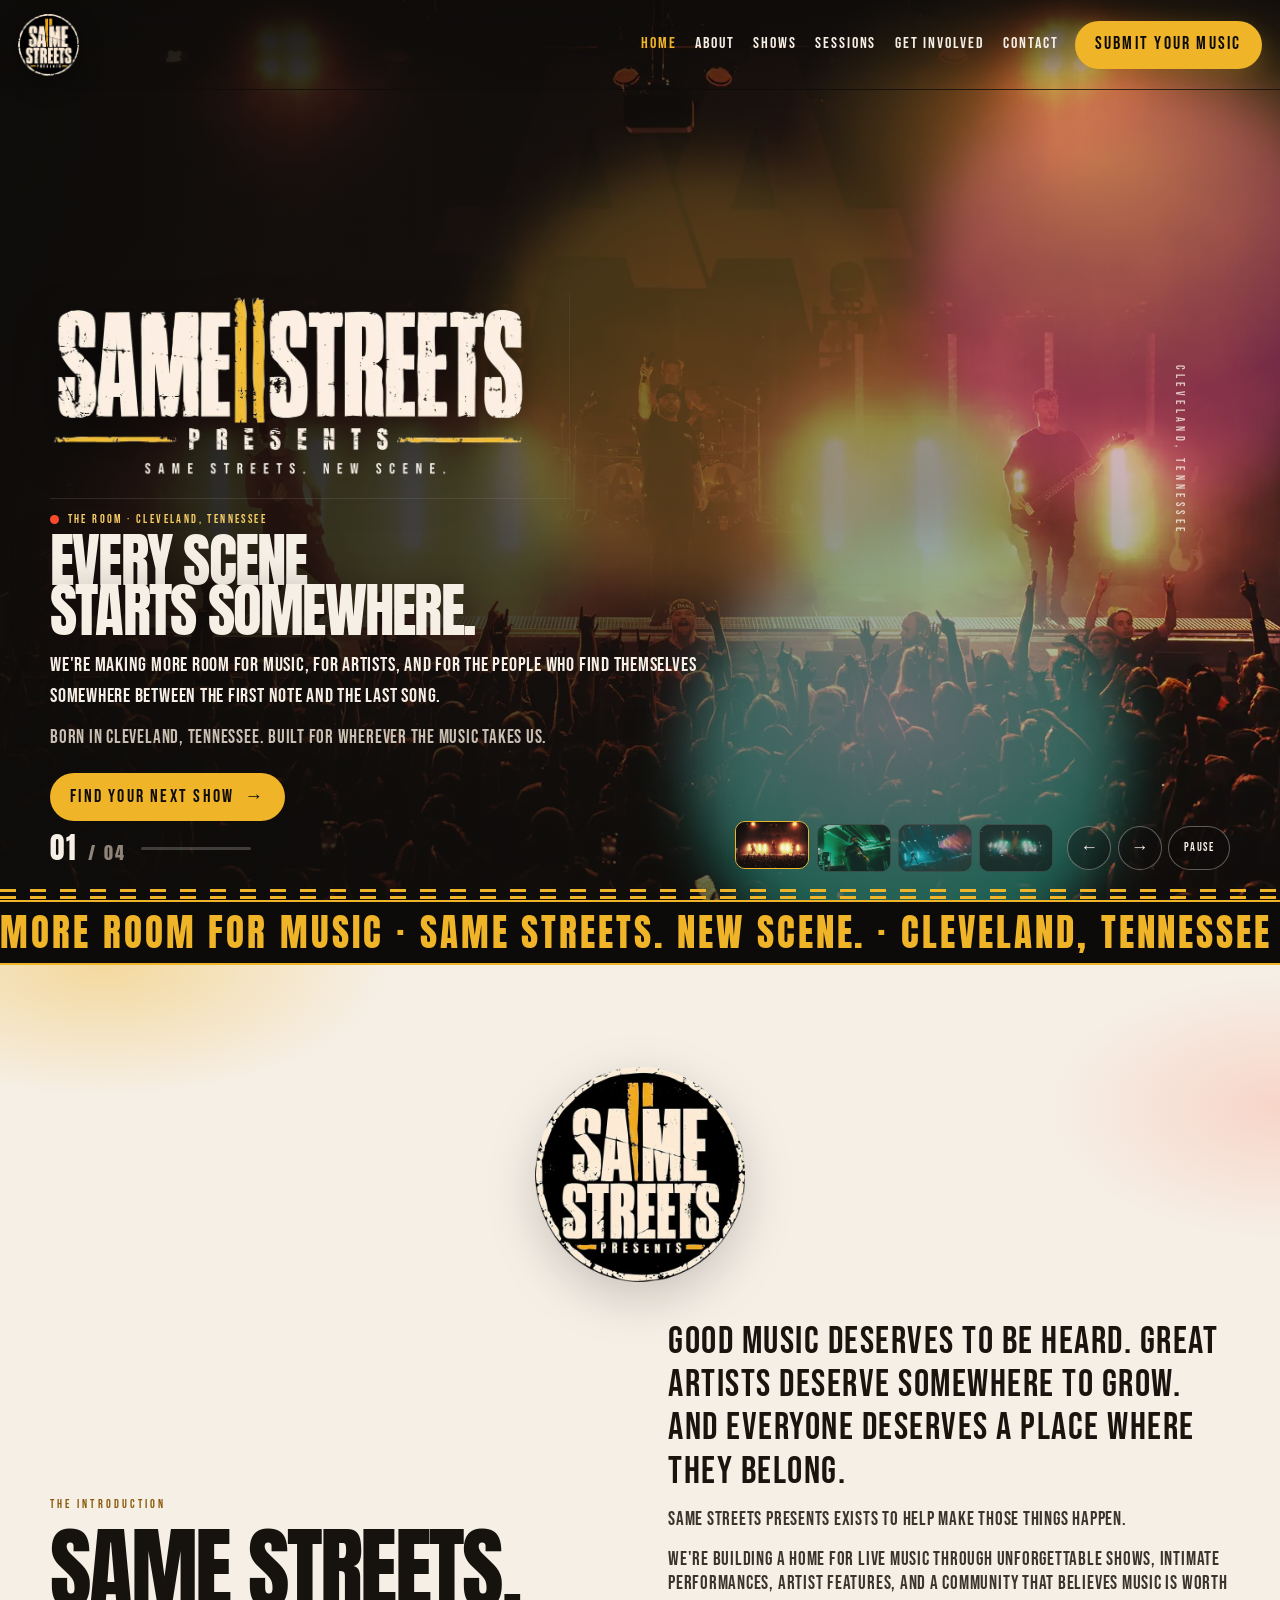
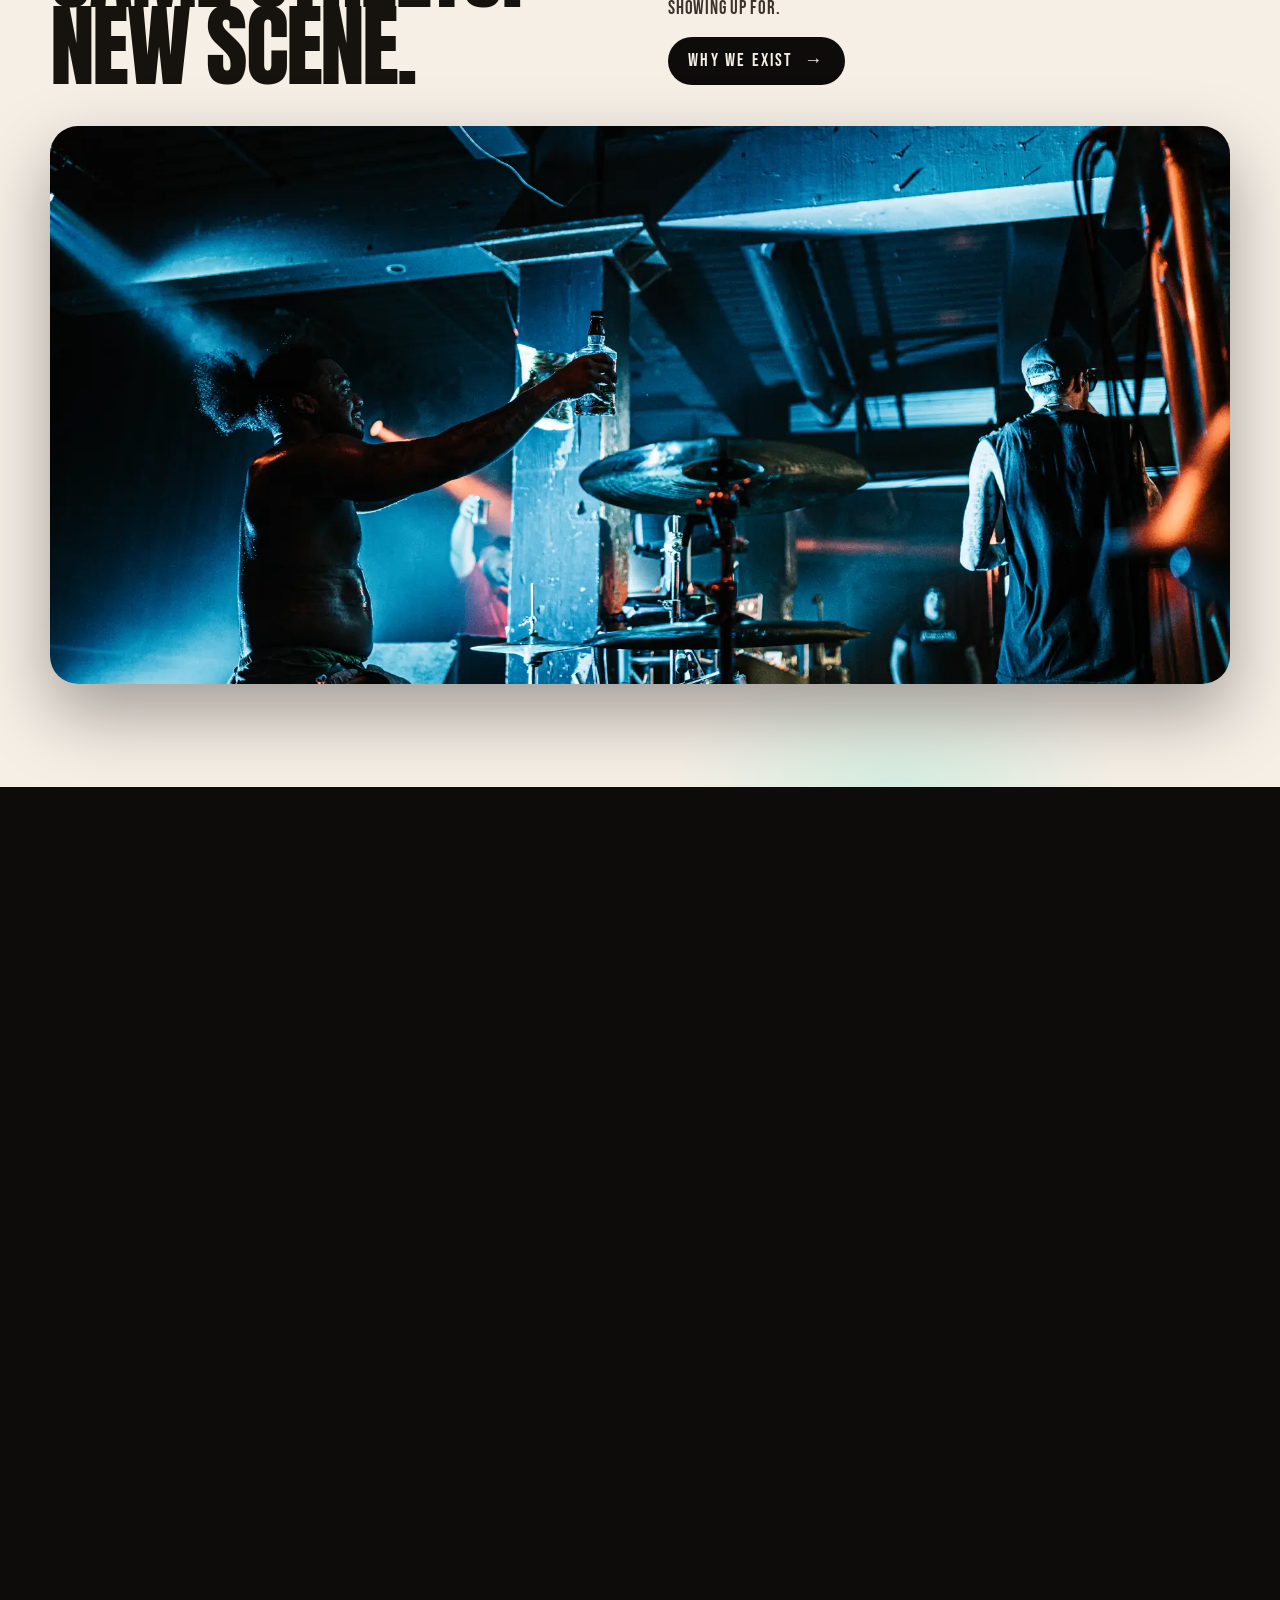
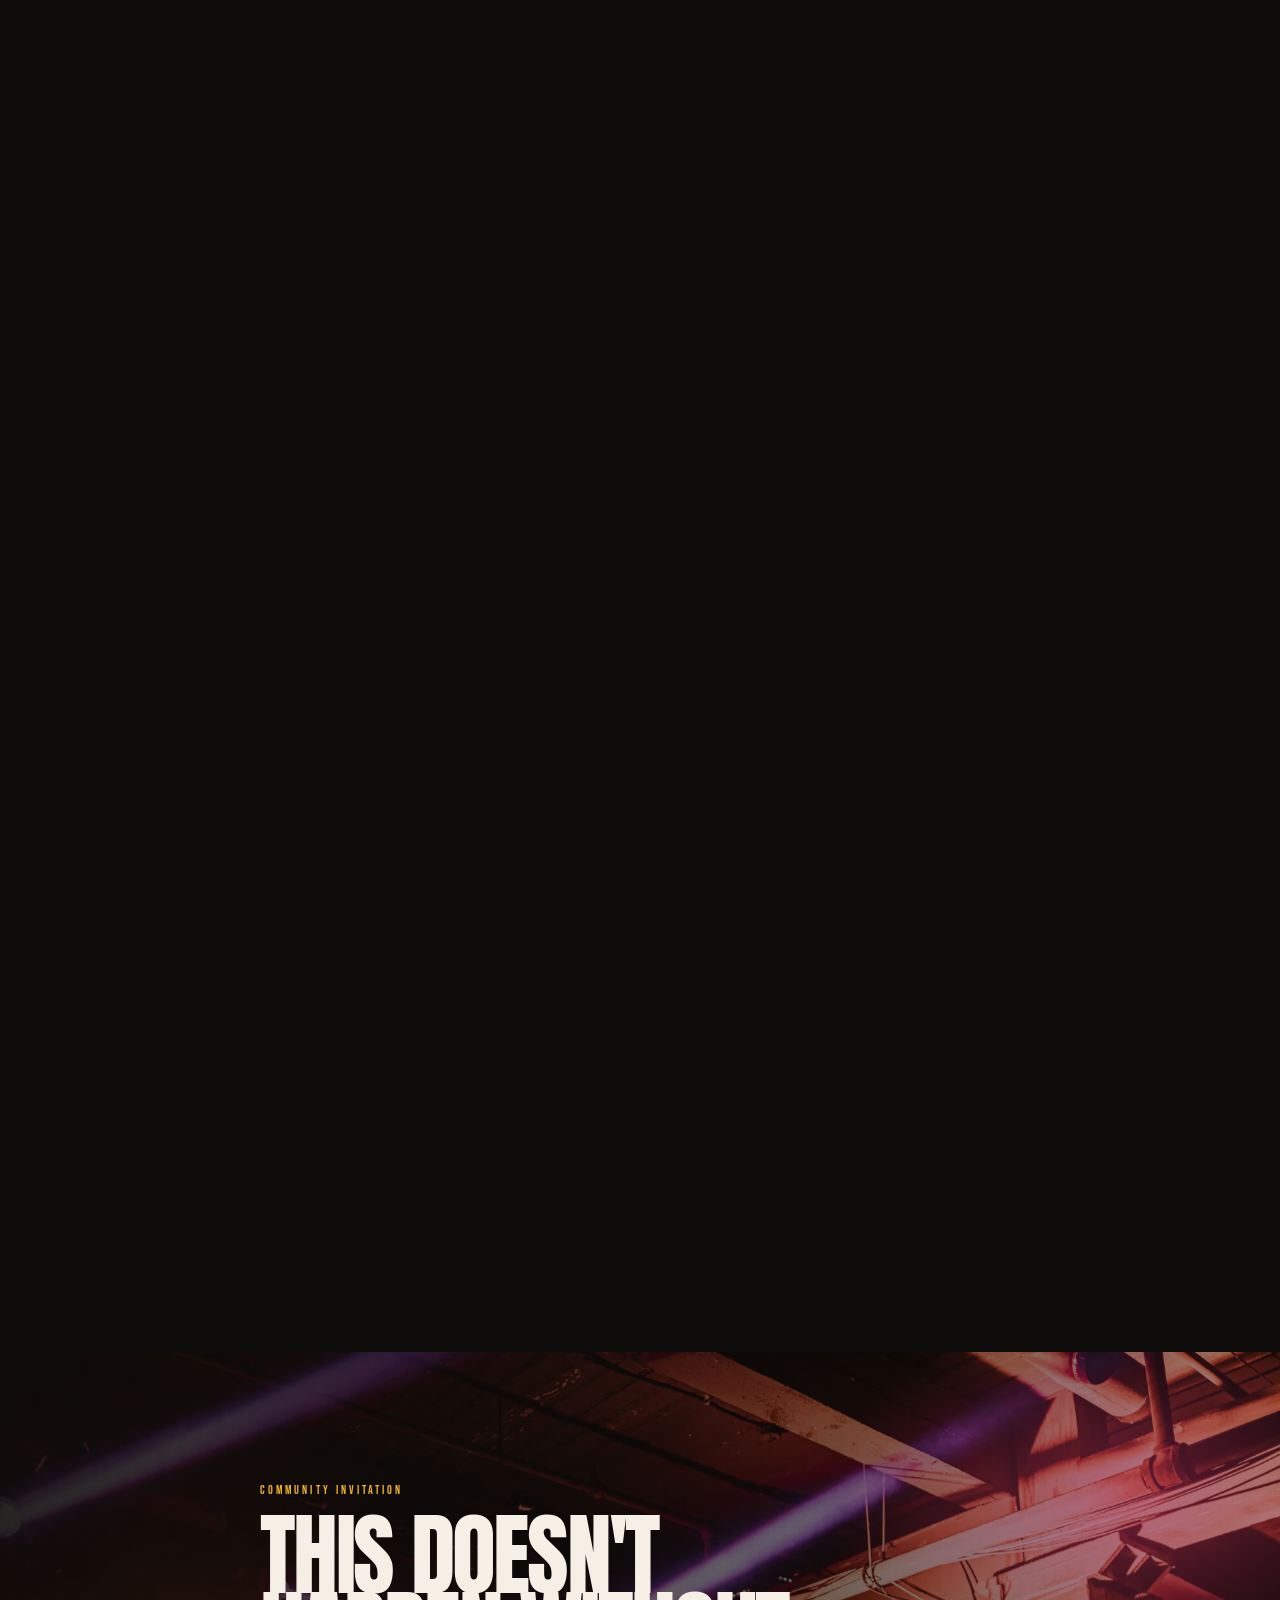
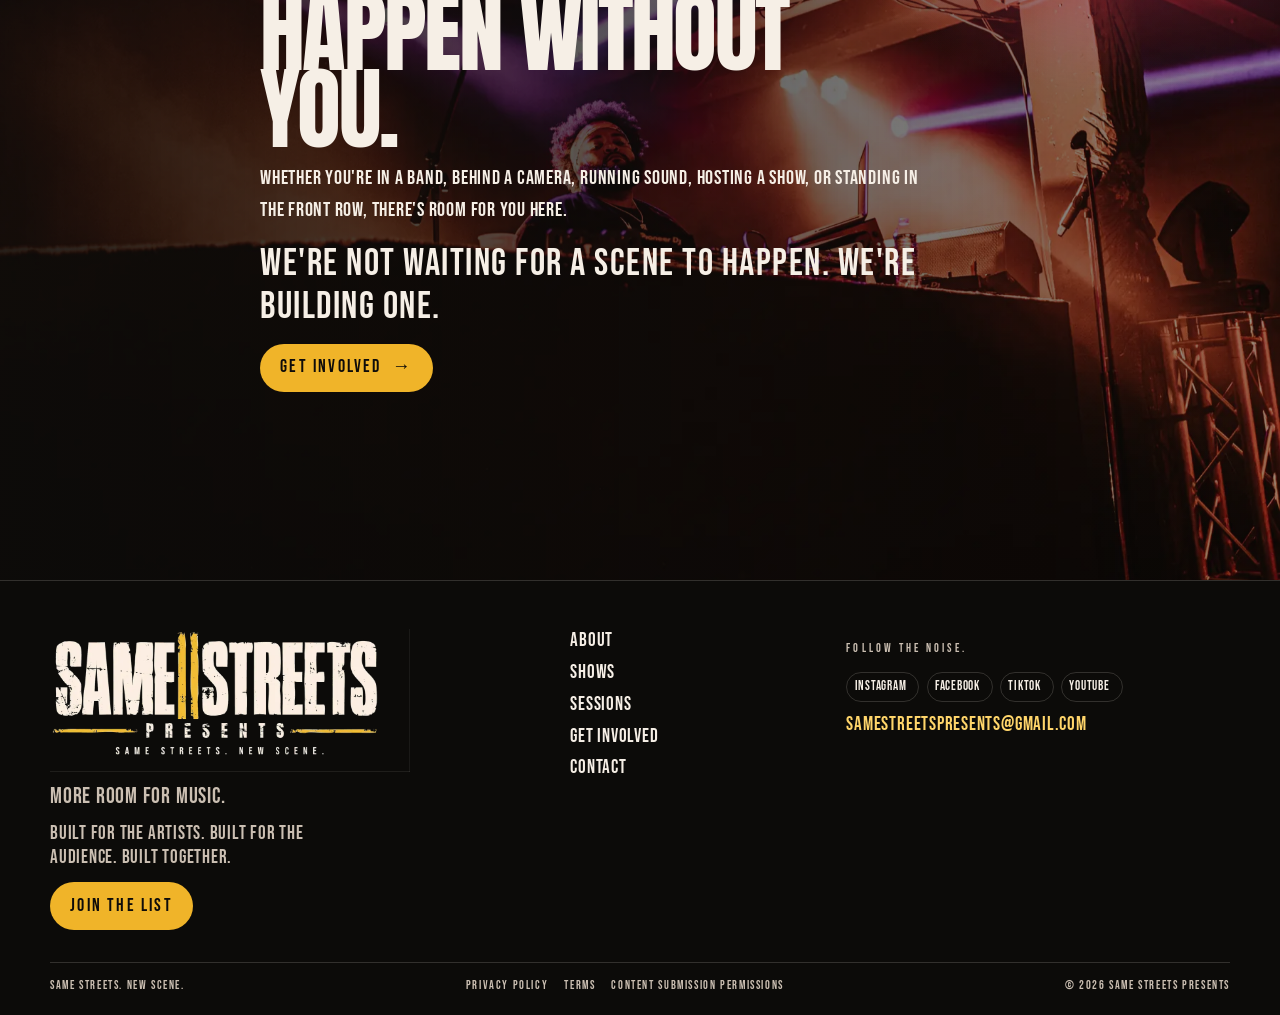
==== index.html @ 64f1da0f "Put every client show photo on the site, with the headshot kept on About. The concert photos were ea" ====
<!DOCTYPE html>
<html lang="en">
<head>
  <meta charset="UTF-8">
  <meta name="viewport" content="width=device-width, initial-scale=1">
  <title>Same Streets Presents — More Room for Music</title>
  <meta name="description" content="Same Streets Presents is making more room for music, for artists, and for the people who show up. Born in Cleveland, Tennessee.">
  <meta name="theme-color" content="#0e0c0a">
  <meta property="og:title" content="Same Streets Presents — More Room for Music">
  <meta property="og:description" content="Every scene starts somewhere. Born in Cleveland, Tennessee. Built for wherever the music takes us.">
  <meta property="og:type" content="website">
  <link rel="icon" href="assets/brand/favicon.png" type="image/png">
  <link rel="preload" as="image" href="assets/photos/crowd-wide.webp" fetchpriority="high">
  <link rel="stylesheet" href="css/styles.css">
  <script>document.documentElement.classList.add("js")</script>
</head>
<body>
  <a class="skip-link" href="#main">Skip to content</a>
  <header class="site-header" data-header>
    <a class="logo" href="index.html">
      <img class="logo-badge" src="assets/brand/badge.webp" alt="Same Streets Presents" decoding="async">
    </a>
    <nav id="site-nav" class="site-nav" aria-label="Primary">
      <a href="index.html" aria-current="page">Home</a>
      <a href="about.html">About</a>
      <a href="shows.html">Shows</a>
      <a href="sessions.html">Sessions</a>
      <a href="get-involved.html">Get Involved</a>
      <a href="contact.html">Contact</a>
    </nav>
    <div class="header-actions">
      <a class="btn btn-primary nav-cta" href="get-involved.html#artist-form">Submit your music</a>
      <button class="nav-toggle" type="button" data-nav-toggle aria-expanded="false" aria-controls="site-nav">Menu</button>
    </div>
  </header>

  <main id="main">
    <section class="hero" data-hero aria-roledescription="carousel" aria-label="Scene photography">
      <div class="hero-slides" aria-hidden="true">
        <div class="hero-slide is-active" data-grade="amber" style="background-image:url('assets/photos/crowd-wide.webp')"></div>
        <div class="hero-slide" data-grade="teal" data-bg="assets/photos/singer.webp" style="background-image:url('assets/photos/singer.webp')"></div>
        <div class="hero-slide" data-grade="ember" data-bg="assets/photos/club.webp" style="background-image:url('assets/photos/club.webp')"></div>
        <div class="hero-slide" data-grade="magenta" data-bg="assets/photos/concert-dark.webp" style="background-image:url('assets/photos/concert-dark.webp')"></div>
      </div>
      <div class="hero-lights" aria-hidden="true"><i></i><i></i><i></i></div>
      <p class="hero-vert">Cleveland, Tennessee</p>
      <div class="hero-layout">
      <div class="hero-copy">
        <img class="hero-wordmark" src="assets/brand/wordmark.webp" alt="Same Streets Presents. Same Streets. New Scene." decoding="async">
        <p class="hero-kicker"><span class="pulse" aria-hidden="true"></span> <span data-hero-caption>The room · Cleveland, Tennessee</span></p>
        <h1>Every Scene<br><span class="hero-line">Starts Somewhere.</span></h1>
        <p class="lede">We're making more room for music, for artists, and for the people who find themselves somewhere between the first note and the last song.</p>
        <p class="origin">Born in Cleveland, Tennessee. Built for wherever the music takes us.</p>
        <div class="hero-actions">
          <a class="btn btn-primary" href="shows.html">Find your next show <span aria-hidden="true">→</span></a>
        </div>
      </div>
      </div>
      <div class="hero-dock wrap">
        <p class="hero-count"><span data-slide-current>01</span> <span class="sr-only">of 4 photos</span><span aria-hidden="true">/ 04</span></p>
        <div class="hero-progress" aria-hidden="true"><span></span></div>
        <div class="hero-thumbs">
          <button class="hero-thumb is-active" type="button" data-go="0" aria-label="Show the crowd" aria-current="true"><img src="assets/photos/thumbs/crowd-wide.webp" alt="" width="360" height="240" decoding="async"></button>
          <button class="hero-thumb" type="button" data-go="1" aria-label="Show the performer"><img src="assets/photos/thumbs/singer.webp" alt="" width="360" height="240" decoding="async"></button>
          <button class="hero-thumb" type="button" data-go="2" aria-label="Show the color on stage"><img src="assets/photos/thumbs/club.webp" alt="" width="360" height="240" decoding="async"></button>
          <button class="hero-thumb" type="button" data-go="3" aria-label="Show the night"><img src="assets/photos/thumbs/concert-dark.webp" alt="" width="360" height="240" decoding="async"></button>
        </div>
        <div class="hero-arrows">
          <button class="icon-btn" type="button" data-slide-prev aria-label="Previous photo">←</button>
          <button class="icon-btn" type="button" data-slide-next aria-label="Next photo">→</button>
          <button class="pause-btn" type="button" data-slide-pause aria-pressed="false">Pause</button>
        </div>
      </div>
      <div class="road" aria-hidden="true"></div>
    </section>

    <div class="marquee" aria-hidden="true">
      <div class="marquee-track">
        <p>More Room for Music · Same Streets. New Scene. · Cleveland, Tennessee · Show Up. Feel Something. ·&nbsp;&nbsp;</p>
        <p>More Room for Music · Same Streets. New Scene. · Cleveland, Tennessee · Show Up. Feel Something. ·&nbsp;&nbsp;</p>
      </div>
    </div>

    <section class="section band-cream intro" id="intro">
      <div class="wrap scene-mark">
        <img class="scene-badge" src="assets/brand/badge.webp" alt="Same Streets Presents" loading="lazy" decoding="async">
      </div>
      <div class="wrap intro-grid">
        <div class="stack" data-reveal>
          <p class="eyebrow">The introduction</p>
          <h2>Same Streets. New Scene.</h2>
        </div>
        <div class="stack copy" data-reveal style="--d:90ms">
          <p class="pull">Good music deserves to be heard. Great artists deserve somewhere to grow. And everyone deserves a place where they belong.</p>
          <p>Same Streets Presents exists to help make those things happen.</p>
          <p>We're building a home for live music through unforgettable shows, intimate performances, artist features, and a community that believes music is worth showing up for.</p>
          <p><a class="btn btn-ink" href="about.html">Why we exist <span aria-hidden="true">→</span></a></p>
        </div>
        <figure class="intro-figure" data-reveal style="--d:140ms">
          <img src="assets/photos/mic.webp" alt="A drummer and bassist playing on a small stage under blue light." loading="lazy" decoding="async">
        </figure>
      </div>
    </section>

    <section class="section" id="what">
      <div class="wrap">
        <div class="section-head">
          <div data-reveal>
            <p class="eyebrow">What we do</p>
            <h2>More than just a show.</h2>
          </div>
        </div>
        <div class="do-grid">
          <a class="do-card" href="shows.html" data-reveal>
            <img src="assets/photos/crowd-wide.webp" alt="A packed room with hands in the air facing a band under amber light." loading="lazy" decoding="async">
            <span class="do-bar" style="--bar:#ff4d2e"></span>
            <span class="do-index">01</span>
            <div class="do-copy">
              <h3>Live Shows</h3>
              <p>From sweaty rooms and intimate gatherings to bigger stages and unforgettable nights. We're bringing artists and audiences together where music feels alive.</p>
            </div>
          </a>
          <a class="do-card" href="sessions.html" data-reveal style="--d:80ms">
            <img src="assets/photos/guitar.webp" alt="A drummer playing under a sharp blue spotlight." loading="lazy" decoding="async">
            <span class="do-bar" style="--bar:#2ee6c7"></span>
            <span class="do-index">02</span>
            <div class="do-copy">
              <h3>Same Streets Sessions</h3>
              <p>Stripped-down performances, live recordings, and a closer look at the artists making music worth hearing.</p>
            </div>
          </a>
          <a class="do-card" href="sessions.html#spotlights" data-reveal style="--d:140ms">
            <img src="assets/photos/singer.webp" alt="A performer on stage washed in green light." loading="lazy" decoding="async">
            <span class="do-bar" style="--bar:#ff3d8a"></span>
            <span class="do-index">03</span>
            <div class="do-copy">
              <h3>Artist Spotlights</h3>
              <p>A platform for musicians with something to say. New voices, familiar faces, and sounds that deserve more attention.</p>
            </div>
          </a>
          <a class="do-card" href="get-involved.html" data-reveal style="--d:200ms">
            <img src="assets/photos/hands.webp" alt="Friends in the crowd at a night show, one hand raised." loading="lazy" decoding="async">
            <span class="do-bar" style="--bar:#f0b429"></span>
            <span class="do-index">04</span>
            <div class="do-copy">
              <h3>A Growing Community</h3>
              <p>A place for people who love music to discover something new, find their people, and help create what's next.</p>
            </div>
          </a>
        </div>
      </div>
    </section>

    <section class="section" id="upcoming" style="padding-top:0">
      <div class="wrap">
        <div class="section-head">
          <div data-reveal>
            <p class="eyebrow">Upcoming shows</p>
            <h2>The next place to be.</h2>
            <p class="copy">Good shows don't happen without people showing up. Discover what's coming, bring your friends, and be part of the room.</p>
          </div>
          <a class="text-link" href="shows.html">All shows</a>
        </div>
        <div data-upcoming data-reveal>
          <article class="ticket ticket-empty">
            <div class="ticket-date">
              <span>Soon</span>
              <strong>—</strong>
              <em>Cleveland</em>
            </div>
            <div class="ticket-body">
              <h3>The next show is taking shape.</h3>
              <p class="ticket-venue">We're working on something worth showing up for. Follow along for the first announcement.</p>
            </div>
            <div class="ticket-side">
              <a class="btn btn-primary" href="contact.html#follow">Follow for updates <span aria-hidden="true">→</span></a>
            </div>
          </article>
        </div>
      </div>
    </section>

    <section class="section" id="session" style="padding-top:0">
      <div class="wrap session-grid">
        <div class="player-frame" data-reveal>
          <img data-session-image src="assets/photos/stage.webp" alt="A drummer playing under a pink beam of stage light." loading="lazy" decoding="async">
          <button class="play" type="button" data-open-session>Play</button>
        </div>
        <div class="stack copy" data-reveal style="--d:100ms">
          <p class="eyebrow">Featured session</p>
          <h2>Up close. Turned up. Stripped down.</h2>
          <p class="pull">Some songs deserve a different kind of room.</p>
          <p>Same Streets Sessions brings you closer to the artists, the stories, and the songs that make a scene worth building.</p>
          <p><a class="btn btn-primary" href="sessions.html">Watch the sessions <span aria-hidden="true">→</span></a></p>
        </div>
      </div>
    </section>

    <section class="invite">
      <div class="invite-bg" style="background-image:url('assets/photos/crowd-lights.webp')"></div>
      <div class="wrap invite-copy stack">
        <p class="eyebrow">Community invitation</p>
        <h2>This doesn't happen without you.</h2>
        <p class="lede">Whether you're in a band, behind a camera, running sound, hosting a show, or standing in the front row, there's room for you here.</p>
        <p class="pull">We're not waiting for a scene to happen. We're building one.</p>
        <p><a class="btn btn-primary" href="get-involved.html">Get involved <span aria-hidden="true">→</span></a></p>
      </div>
    </section>
  </main>

  <footer class="site-footer">
    <div class="wrap footer-grid">
      <div>
        <img class="footer-logo" src="assets/brand/wordmark.webp" alt="Same Streets Presents" loading="lazy" decoding="async">
        <p class="footer-tag">More Room for Music.</p>
        <p>Built for the artists. Built for the audience. Built together.</p>
        <p><button class="btn btn-primary" type="button" data-open-list>Join the list</button></p>
      </div>
      <nav class="footer-nav" aria-label="Footer">
        <a href="about.html">About</a>
        <a href="shows.html">Shows</a>
        <a href="sessions.html">Sessions</a>
        <a href="get-involved.html">Get Involved</a>
        <a href="contact.html">Contact</a>
      </nav>
      <div>
        <p class="eyebrow">Follow the noise.</p>
        <div class="socials">
          <a class="social" data-net="instagram" href="https://www.instagram.com/samestreetspresents" target="_blank" rel="noopener noreferrer">Instagram</a>
          <a class="social" data-net="facebook" href="https://www.facebook.com/samestreetspresents/" target="_blank" rel="noopener noreferrer">Facebook</a>
          <a class="social" data-net="tiktok" href="https://www.tiktok.com/samestreetspresents" target="_blank" rel="noopener noreferrer">TikTok</a>
          <a class="social" data-net="youtube" href="https://www.youtube.com/@Samestreetspresents" target="_blank" rel="noopener noreferrer">YouTube</a>
        </div>
        <p><a class="mail" href="mailto:samestreetspresents@gmail.com">samestreetspresents@gmail.com</a></p>
      </div>
    </div>
    <div class="wrap footer-bottom">
      <p>Same Streets. New Scene.</p>
      <nav class="legal-nav" aria-label="Legal">
        <a href="privacy.html">Privacy Policy</a>
        <a href="terms.html">Terms</a>
        <a href="permissions.html">Content Submission Permissions</a>
      </nav>
      <p>© <span data-year>2026</span> Same Streets Presents</p>
    </div>
  </footer>

  <dialog class="modal" id="session-modal">
    <div class="modal-top"><button class="modal-close icon-btn" type="button" data-close aria-label="Close">×</button></div>
    <div data-session-frame></div>
    <div class="stack" data-session-fallback>
      <p class="eyebrow">Same Streets Sessions</p>
      <h3>The latest session is almost in the room.</h3>
      <p>When a session is ready, it plays here — raw, close, and worth staying for. The first one is being made in Cleveland.</p>
      <p><a class="btn btn-primary" href="get-involved.html#artist-form">Submit your music <span aria-hidden="true">→</span></a></p>
    </div>
  </dialog>

  <script type="application/ld+json">
  {
    "@context": "https://schema.org",
    "@type": "Organization",
    "name": "Same Streets Presents",
    "email": "samestreetspresents@gmail.com",
    "slogan": "More Room for Music.",
    "description": "Live music shows, sessions, and community, born in Cleveland, Tennessee.",
    "areaServed": "Cleveland, Tennessee"
  }
  </script>
  <dialog class="modal list-dialog" id="list-dialog">
    <div class="modal-top"><button class="modal-close icon-btn" type="button" data-close aria-label="Close">×</button></div>
    <div class="stack">
      <p class="eyebrow">Email list</p>
      <h3>Stay in the room.</h3>
      <p>Shows, sessions, and everything happening with Same Streets.</p>
      <form data-mail data-subject="Email list signup — Same Streets Presents">
        <div class="fields">
          <label class="hp">Company <input name="company" tabindex="-1" autocomplete="off"></label>
          <label class="field">
            <span>Email</span>
            <input type="email" name="email" data-label="Email" required autocomplete="email">
          </label>
          <label class="field">
            <span>Phone number</span>
            <input type="tel" name="phone" data-label="Phone number" required autocomplete="tel">
          </label>
          <div class="field-wide">
            <button class="btn btn-primary" type="submit">Sign up <span aria-hidden="true">→</span></button>
          </div>
        </div>
      </form>
      <div class="form-success stack" hidden>
        <p class="eyebrow">Email list</p>
        <h3>You're on the list.</h3>
        <p>Your email app should be open with this note ready to send. If it isn't, write <a href="mailto:samestreetspresents@gmail.com">samestreetspresents@gmail.com</a>.</p>
      </div>
    </div>
  </dialog>
  <script src="js/main.js" defer></script>
</body>
</html>
---- css/styles.css ----
/* Self-hosted Latin fonts. Fallback faces paint immediately. */
@font-face {
  font-family: 'Anton';
  font-style: normal;
  font-weight: 400 800;
  font-display: swap;
  src: url(../assets/fonts/1Ptgg87LROyAm3Kz-C8.woff2) format('woff2');
  unicode-range: U+0000-00FF, U+0131, U+0152-0153, U+02BB-02BC, U+02C6, U+02DA, U+02DC, U+0304, U+0308, U+0329, U+2000-206F, U+20AC, U+2122, U+2191, U+2193, U+2212, U+2215, U+FEFF, U+FFFD;
}

@font-face {
  font-family: 'Bebas Neue';
  font-style: normal;
  font-weight: 400 700;
  font-display: swap;
  src: url(../assets/fonts/JTUSjIg69CK48gW7PXoo9Wlhyw.woff2) format('woff2');
  unicode-range: U+0000-00FF, U+0131, U+0152-0153, U+02BB-02BC, U+02C6, U+02DA, U+02DC, U+0304, U+0308, U+0329, U+2000-206F, U+20AC, U+2122, U+2191, U+2193, U+2212, U+2215, U+FEFF, U+FFFD;
}

/* Same Streets Presents — charcoal rooms, cream type, mustard road lines, stage color. */

:root {
  --ink: #0e0c0a;
  --ink-2: #171410;
  --panel: #221c17;
  --cream: #f6efe6;
  --cream-dim: #e4d8cb;
  --muted: #cbbfb2;
  --muted-2: #8f8478;
  --mustard: #f0b429;
  --mustard-2: #ffd56a;
  --ember: #ff4d2e;
  --magenta: #ff3d8a;
  --teal: #2ee6c7;
  --blue: #4c8dff;
  --line: rgba(246, 239, 230, 0.16);
  --display: "Anton", "Arial Narrow", Impact, sans-serif;
  --serif: "Bebas Neue", "Arial Narrow", Impact, sans-serif;
  --sans: "Bebas Neue", "Arial Narrow", Impact, sans-serif;
  --header: 84px;
  --shadow: 0 30px 70px rgba(0, 0, 0, 0.35);
  color-scheme: dark;
}

*,
*::before,
*::after { box-sizing: border-box; }

html { scroll-behavior: smooth; }

body {
  margin: 0;
  min-height: 100%;
  font-family: var(--sans);
  font-size: 1.2rem;
  line-height: 1.28;
  letter-spacing: 0.04em;
  background:
    radial-gradient(900px 420px at 100% -10%, rgba(255, 61, 138, 0.16), transparent 55%),
    radial-gradient(700px 380px at -10% 20%, rgba(46, 230, 199, 0.08), transparent 50%),
    var(--ink);
  color: var(--cream);
  text-rendering: optimizeLegibility;
}

body.nav-lock { overflow: hidden; }

img { max-width: 100%; height: auto; display: block; }

h1, h2, h3, h4, p { margin: 0; }

a { color: inherit; }

button, input, textarea, select { font: inherit; color: inherit; }

button { cursor: pointer; }

::selection { background: var(--mustard); color: var(--ink); }

:focus-visible {
  outline: 2px solid var(--mustard);
  outline-offset: 3px;
}

[hidden] { display: none !important; }

.skip-link {
  position: absolute;
  left: 1rem;
  top: -4rem;
  z-index: 80;
  background: var(--mustard);
  color: var(--ink);
  padding: 0.7rem 1rem;
  font-weight: 600;
}

.skip-link:focus { top: 1rem; }

.sr-only {
  position: absolute;
  width: 1px;
  height: 1px;
  padding: 0;
  margin: -1px;
  overflow: hidden;
  clip: rect(0, 0, 0, 0);
  white-space: nowrap;
  border: 0;
}

.wrap {
  width: min(1180px, calc(100% - 2.4rem));
  margin-inline: auto;
}

.wrap-wide {
  width: min(1320px, calc(100% - 2rem));
  margin-inline: auto;
}

.stack > * + * { margin-top: 0.95rem; }

.eyebrow {
  display: inline-flex;
  align-items: center;
  gap: 0.55rem;
  color: var(--mustard);
  font-size: 0.74rem;
  font-weight: 600;
  letter-spacing: 0.26em;
  text-transform: uppercase;
}

.pulse {
  width: 0.55rem;
  height: 0.55rem;
  border-radius: 50%;
  background: var(--ember);
  box-shadow: 0 0 0 0 rgba(255, 77, 46, 0.7);
  animation: pulse 1.8s ease-out infinite;
}

h1, h2, h3, .display {
  font-family: var(--display);
  font-weight: 800;
  text-transform: uppercase;
  letter-spacing: -0.03em;
  line-height: 0.86;
  overflow-wrap: break-word;
}

h2 { font-size: clamp(3.1rem, 7vw, 6.4rem); }

h3 {
  font-family: var(--display);
  font-weight: 700;
  text-transform: uppercase;
  letter-spacing: -0.02em;
  line-height: 0.92;
  font-size: clamp(1.8rem, 3vw, 2.8rem);
}

.lede {
  font-size: clamp(1.05rem, 2vw, 1.28rem);
  line-height: 1.55;
  max-width: 42rem;
  color: var(--cream);
}

.origin, .quiet { color: var(--muted); }

.pull {
  font-family: var(--serif);
  font-style: normal;
  font-weight: 400;
  font-size: clamp(1.55rem, 3vw, 2.35rem);
  line-height: 1.15;
  letter-spacing: 0.04em;
}

.btn {
  display: inline-flex;
  align-items: center;
  justify-content: center;
  gap: 0.65rem;
  min-height: 48px;
  padding: 0.8rem 1.2rem;
  border-radius: 999px;
  border: 1px solid transparent;
  text-decoration: none;
  font-family: var(--sans);
  font-size: 1.15rem;
  font-weight: 400;
  letter-spacing: 0.12em;
  text-transform: uppercase;
  line-height: 1;
  transition: transform 0.25s ease, background 0.25s ease, color 0.25s ease, border-color 0.25s ease;
}

.btn span { transition: transform 0.25s ease; }
.btn:hover span { transform: translateX(4px); }
.btn:hover { transform: translateY(-2px); }

.btn-primary { background: var(--mustard); color: var(--ink); }
.btn-primary:hover { background: var(--mustard-2); }

.btn-ghost {
  background: rgba(14, 12, 10, 0.28);
  color: var(--cream);
  border-color: rgba(246, 239, 230, 0.38);
}

.btn-ghost:hover { border-color: var(--cream); background: rgba(14, 12, 10, 0.5); }

.btn-ink { background: var(--ink); color: var(--cream); }
.btn-ink:hover { background: #2c241c; }

.btn-ember { background: var(--ember); color: #1a0703; }
.btn-ember:hover { background: #ff745c; }

.icon-btn,
.pause-btn,
.nav-toggle {
  border: 1px solid rgba(246, 239, 230, 0.35);
  background: rgba(14, 12, 10, 0.4);
  color: var(--cream);
}

.icon-btn {
  width: 44px;
  height: 44px;
  border-radius: 50%;
  display: grid;
  place-items: center;
  font-size: 1.1rem;
}

.pause-btn,
.nav-toggle {
  min-height: 44px;
  padding: 0 0.9rem;
  border-radius: 999px;
  letter-spacing: 0.14em;
  text-transform: uppercase;
  font-size: 0.72rem;
  font-weight: 600;
}

.icon-btn:hover,
.pause-btn:hover,
.nav-toggle:hover { border-color: var(--mustard); color: var(--mustard); }

.road {
  height: 12px;
  background-image:
    repeating-linear-gradient(90deg, var(--mustard) 0 16px, transparent 16px 30px),
    repeating-linear-gradient(90deg, var(--mustard) 0 16px, transparent 16px 30px);
  background-size: auto 3px, auto 3px;
  background-position: 0 1px, 0 8px;
  background-repeat: repeat-x;
  animation: drive 1.5s linear infinite;
}

/* Header */

.site-header {
  position: fixed;
  inset: 0 0 auto 0;
  z-index: 50;
  display: grid;
  grid-template-columns: auto 1fr auto;
  align-items: center;
  gap: 1rem;
  padding: 0.85rem 1.15rem;
  background: linear-gradient(180deg, rgba(14, 12, 10, 0.78), rgba(14, 12, 10, 0));
  border-bottom: 1px solid transparent;
}

.site-header.is-scrolled {
  background: rgba(14, 12, 10, 0.94);
  border-bottom-color: var(--line);
}

.logo,
.header-actions { position: relative; z-index: 60; }

.site-header:has(.is-open) { background: rgba(10, 8, 7, 0.98); }

.logo {
  display: flex;
  align-items: center;
  gap: 0.7rem;
  text-decoration: none;
  min-width: 0;
}

.logo-badge {
  height: 62px;
  width: auto;
  display: block;
  filter: drop-shadow(0 6px 12px rgba(0, 0, 0, 0.35));
}

.site-nav {
  display: flex;
  justify-content: flex-end;
  align-items: center;
  gap: 1.15rem;
}

.site-nav a {
  text-decoration: none;
  font-size: 1rem;
  font-weight: 400;
  letter-spacing: 0.12em;
  text-transform: uppercase;
}

.site-nav a:hover,
.site-nav a[aria-current="page"] { color: var(--mustard); }

.header-actions {
  display: flex;
  align-items: center;
  gap: 0.55rem;
}

.nav-toggle { display: none; }

.nav-cta { box-shadow: 0 8px 24px rgba(240, 180, 41, 0.22); }

/* Hero */

.hero {
  position: relative;
  min-height: 100vh;
  min-height: 100svh;
  display: flex;
  flex-direction: column;
  justify-content: flex-end;
  overflow: hidden;
  isolation: isolate;
}

.hero-slides { position: absolute; inset: 0; z-index: 0; }

.hero-slide {
  position: absolute;
  inset: 0;
  background-color: #140e0c;
  background-size: cover;
  background-position: center;
  opacity: 0;
  transform: scale(1.12);
  transition: opacity 1.05s ease;
}

.hero-slide.is-active {
  opacity: 1;
  z-index: 1;
  animation: ken 8s ease-out forwards;
}

.hero-slide::after {
  content: "";
  position: absolute;
  inset: 0;
}

.hero-slide[data-grade="amber"]::after {
  background:
    radial-gradient(520px 380px at 86% 18%, rgba(240, 180, 41, 0.48), transparent 62%),
    radial-gradient(420px 320px at 70% 80%, rgba(255, 61, 138, 0.28), transparent 60%),
    linear-gradient(90deg, rgba(14, 12, 10, 0.94) 0%, rgba(14, 12, 10, 0.72) 46%, rgba(14, 12, 10, 0.2) 100%);
}

.hero-slide[data-grade="magenta"]::after {
  background:
    radial-gradient(540px 400px at 82% 16%, rgba(255, 61, 138, 0.5), transparent 60%),
    radial-gradient(380px 280px at 60% 90%, rgba(76, 141, 255, 0.28), transparent 62%),
    linear-gradient(90deg, rgba(14, 12, 10, 0.94) 0%, rgba(14, 12, 10, 0.7) 48%, rgba(14, 12, 10, 0.22) 100%);
}

.hero-slide[data-grade="teal"]::after {
  background:
    radial-gradient(520px 360px at 88% 22%, rgba(46, 230, 199, 0.42), transparent 60%),
    radial-gradient(360px 280px at 68% 85%, rgba(240, 180, 41, 0.28), transparent 62%),
    linear-gradient(90deg, rgba(14, 12, 10, 0.94) 0%, rgba(14, 12, 10, 0.7) 48%, rgba(14, 12, 10, 0.2) 100%);
}

.hero-slide[data-grade="ember"]::after {
  background:
    radial-gradient(560px 400px at 84% 20%, rgba(255, 77, 46, 0.48), transparent 60%),
    radial-gradient(380px 260px at 62% 88%, rgba(255, 213, 106, 0.22), transparent 62%),
    linear-gradient(90deg, rgba(14, 12, 10, 0.94) 0%, rgba(14, 12, 10, 0.72) 46%, rgba(14, 12, 10, 0.25) 100%);
}

.hero-lights {
  position: absolute;
  inset: 0;
  z-index: 1;
  pointer-events: none;
  mix-blend-mode: screen;
}

.hero-lights i {
  position: absolute;
  width: 34vw;
  height: 34vw;
  border-radius: 50%;
  filter: blur(28px);
  opacity: 0.38;
  animation: float 18s ease-in-out infinite;
}

.hero-lights i:nth-child(1) { right: -6vw; top: 8%; background: #ff3d8a; }
.hero-lights i:nth-child(2) { right: 12%; bottom: -8%; background: #2ee6c7; animation-delay: -7s; }
.hero-lights i:nth-child(3) { right: 28%; top: 18%; background: #f0b429; opacity: 0.22; animation-delay: -3s; }

.hero-vert {
  position: absolute;
  z-index: 2;
  right: 1rem;
  top: 50%;
  transform: translateY(-50%) rotate(90deg);
  transform-origin: center;
  letter-spacing: 0.38em;
  text-transform: uppercase;
  font-size: 0.72rem;
  color: rgba(246, 239, 230, 0.78);
}

.hero-layout {
  position: relative;
  z-index: 2;
  width: min(1180px, calc(100% - 2.4rem));
  margin-inline: auto;
  display: grid;
  grid-template-columns: minmax(0, 1fr);
  gap: 1rem 1.5rem;
  align-items: end;
  padding: calc(var(--header) + 0.4rem) 0 0.2rem;
}

.hero-copy { position: relative; }

.hero-wordmark {
  width: min(100%, 520px);
  height: auto;
  display: block;
  filter: drop-shadow(0 14px 22px rgba(0, 0, 0, 0.45));
  animation: brand-in 0.9s cubic-bezier(0.16, 0.84, 0.32, 1) both;
}

.hero-kicker {
  display: flex;
  align-items: center;
  gap: 0.55rem;
  margin: 0.85rem 0 0.45rem;
  color: var(--mustard-2);
  font-size: 0.75rem;
  font-weight: 600;
  letter-spacing: 0.2em;
  text-transform: uppercase;
  min-height: 1.2em;
  transition: opacity 0.28s ease;
}

.hero-kicker.is-swapping { opacity: 0; }

.scene-mark {
  display: flex;
  flex-direction: column;
  align-items: center;
  gap: 1.35rem;
  margin-bottom: 2.4rem;
}

.scene-mark .road { width: min(100%, 280px); }

.scene-badge {
  width: min(52vw, 210px);
  height: auto;
  filter: drop-shadow(0 16px 24px rgba(0, 0, 0, 0.18));
  animation: stamp 7.5s ease-in-out infinite;
}

.hero-line { white-space: nowrap; }

.hero h1 {
  margin: 0 0 0.85rem;
  font-size: clamp(2.4rem, 4.6vw, 4.15rem);
  text-shadow: 0 10px 40px rgba(0, 0, 0, 0.35);
}

.hero-copy .lede { margin-bottom: 0.8rem; }
.hero-copy .origin { margin-bottom: 1.4rem; max-width: 36rem; }

.hero-actions { display: flex; flex-wrap: wrap; gap: 0.75rem; }

.hero-dock {
  position: relative;
  z-index: 2;
  display: flex;
  align-items: center;
  gap: 0.9rem;
  padding-bottom: 1rem;
  flex-wrap: wrap;
}

.hero-count {
  font-family: var(--display);
  font-size: 1.8rem;
  letter-spacing: 0.08em;
  line-height: 1;
}

.hero-count span:last-child { color: var(--muted-2); font-size: 1.1rem; }

.hero-progress {
  width: 110px;
  height: 3px;
  border-radius: 99px;
  background: rgba(246, 239, 230, 0.22);
  overflow: hidden;
}

.hero-progress span {
  display: block;
  height: 100%;
  width: 100%;
  background: linear-gradient(90deg, var(--mustard), var(--ember));
  transform: scaleX(0);
  transform-origin: left center;
}

.hero-thumbs { display: flex; gap: 0.45rem; margin-left: auto; }

.hero-thumb {
  width: 74px;
  height: 48px;
  padding: 0;
  border-radius: 10px;
  overflow: hidden;
  border: 1px solid rgba(246, 239, 230, 0.28);
  background: #000;
  opacity: 0.62;
  transition: opacity 0.25s ease, transform 0.25s ease, border-color 0.25s ease;
}

.hero-thumb img { width: 100%; height: 100%; object-fit: cover; }

.hero-thumb.is-active,
.hero-thumb:hover {
  opacity: 1;
  border-color: var(--mustard);
  transform: translateY(-3px);
}

.hero-arrows { display: flex; gap: 0.4rem; }

.hero .road { position: relative; z-index: 2; }

/* Marquee */

.marquee {
  overflow: hidden;
  background: #0c0b09;
  color: var(--mustard);
  border-block: 2px solid var(--mustard);
}

.marquee-track {
  display: flex;
  width: max-content;
  animation: ticker 28s linear infinite;
}

.marquee:hover .marquee-track { animation-play-state: paused; }

.marquee p {
  margin: 0;
  padding: 0.45rem 0;
  font-family: var(--display);
  font-size: clamp(1.5rem, 3vw, 2.3rem);
  font-weight: 800;
  letter-spacing: 0.08em;
  text-transform: uppercase;
  white-space: nowrap;
}

/* Sections */

.section {
  position: relative;
  padding: clamp(4.2rem, 8vw, 7.2rem) 0;
  content-visibility: auto;
  contain-intrinsic-size: auto 720px;
}

#artist-form {
  content-visibility: visible;
  scroll-margin-top: calc(var(--header) + 1rem);
}

.section-head {
  display: flex;
  justify-content: space-between;
  align-items: flex-end;
  gap: 1.5rem;
  margin-bottom: 1.8rem;
}

.section-head h2 { max-width: 14ch; }

.section-head .copy { max-width: 38rem; color: var(--muted); }

.text-link {
  color: var(--mustard-2);
  letter-spacing: 0.14em;
  text-transform: uppercase;
  font-size: 0.78rem;
  font-weight: 600;
  text-decoration: none;
}

.text-link:hover { color: var(--cream); }

.band-cream {
  background:
    radial-gradient(480px 220px at 8% 0%, rgba(240, 180, 41, 0.38), transparent 60%),
    radial-gradient(420px 240px at 100% 10%, rgba(255, 77, 46, 0.16), transparent 55%),
    radial-gradient(380px 200px at 70% 100%, rgba(46, 230, 199, 0.16), transparent 60%),
    var(--cream);
  color: #16130f;
  color-scheme: light;
}

.band-cream .eyebrow { color: #8a5a08; }
.band-cream h2,
.band-cream h3 { color: #16130f; }
.band-cream p { color: #3c342c; }
.band-cream p.pull { color: #1a140f; }
.band-cream .section-head .copy { color: #3c342c; }
.band-cream .spot-card h3 { color: var(--cream); }
.band-cream .spot-card p { color: var(--muted); }
.band-cream .spot-card .text-link { color: var(--mustard-2); }

.intro-grid {
  display: grid;
  grid-template-columns: 1fr 1fr;
  gap: 2rem 3.5rem;
  align-items: end;
}

.intro-figure { grid-column: 1 / -1; margin: 0.6rem 0 0; }

.intro-figure img {
  width: 100%;
  height: min(62vh, 640px);
  object-fit: cover;
  border-radius: 28px;
  box-shadow: var(--shadow);
}

.do-grid {
  display: grid;
  grid-template-columns: 1.35fr 1fr;
  gap: 0.85rem;
}

.do-card {
  position: relative;
  isolation: isolate;
  overflow: hidden;
  min-height: 220px;
  border-radius: 26px;
  display: flex;
  align-items: flex-end;
  padding: 1.25rem;
  text-decoration: none;
  color: var(--cream);
}

.do-card:first-child { grid-row: span 3; min-height: 680px; }

.do-card img {
  position: absolute;
  inset: 0;
  width: 100%;
  height: 100%;
  object-fit: cover;
  z-index: -2;
  transition: transform 0.8s ease;
  filter: saturate(1.15) contrast(1.04);
}

.do-card::after {
  content: "";
  position: absolute;
  inset: 0;
  z-index: -1;
  background: linear-gradient(180deg, rgba(14, 12, 10, 0.05) 20%, rgba(14, 12, 10, 0.88) 100%);
}

.do-card:hover img { transform: scale(1.07); }

.do-bar {
  position: absolute;
  left: 0;
  top: 0;
  bottom: 0;
  width: 6px;
  background: var(--bar, var(--mustard));
}

.do-index {
  position: absolute;
  top: 1rem;
  left: 1.2rem;
  font-family: var(--display);
  font-size: 1.4rem;
  letter-spacing: 0.08em;
  color: var(--mustard-2);
}

.do-copy p { color: rgba(246, 239, 230, 0.9); max-width: 38ch; margin-top: 0.4rem; }

.ticket-list { display: grid; gap: 0.8rem; }

.ticket {
  display: grid;
  grid-template-columns: 92px 1fr auto;
  gap: 1.1rem;
  align-items: center;
  padding: 1rem 1.15rem;
  border-radius: 24px;
  border: 1px solid var(--line);
  background:
    linear-gradient(90deg, rgba(240, 180, 41, 0.16), transparent 30%),
    var(--panel);
}

.ticket.has-art { grid-template-columns: 148px 92px 1fr auto; }

.ticket-art {
  height: 112px;
  border-radius: 16px;
  overflow: hidden;
}

.ticket-art img { width: 100%; height: 100%; object-fit: cover; }

.ticket-date {
  text-align: center;
  border-right: 1px dashed rgba(240, 180, 41, 0.6);
  padding-right: 0.4rem;
}

.ticket-date span,
.ticket-date em {
  display: block;
  font-style: normal;
  letter-spacing: 0.14em;
  text-transform: uppercase;
  font-size: 0.72rem;
  color: var(--mustard-2);
}

.ticket-date strong {
  display: block;
  font-family: var(--display);
  font-size: 3rem;
  font-weight: 800;
  line-height: 0.85;
}

.ticket-lineup { color: var(--cream); margin-top: 0.35rem; }
.ticket-venue { color: var(--muted); margin-top: 0.25rem; }

.ticket-side {
  display: flex;
  flex-direction: column;
  align-items: flex-end;
  gap: 0.5rem;
}

.price {
  display: inline-flex;
  border: 1px solid var(--mustard);
  color: var(--mustard-2);
  border-radius: 999px;
  padding: 0.2rem 0.7rem;
  letter-spacing: 0.08em;
  text-transform: uppercase;
  font-size: 0.74rem;
}

.session-grid,
.contact-grid,
.story-grid,
.form-split {
  display: grid;
  grid-template-columns: 1.05fr 0.95fr;
  gap: clamp(1.5rem, 4vw, 4rem);
  align-items: center;
}

.player-frame {
  position: relative;
  border-radius: 28px;
  overflow: hidden;
  min-height: 460px;
  box-shadow: var(--shadow);
}

.player-frame img {
  width: 100%;
  height: 100%;
  min-height: 460px;
  object-fit: cover;
  filter: saturate(1.12);
  transition: transform 0.8s ease;
}

.player-frame:hover img { transform: scale(1.05); }

.play {
  position: absolute;
  left: 50%;
  top: 50%;
  width: 108px;
  height: 108px;
  margin: 0;
  border-radius: 50%;
  border: 1px solid rgba(246, 239, 230, 0.55);
  background: rgba(14, 12, 10, 0.42);
  color: var(--cream);
  transform: translate(-50%, -50%);
  font-family: var(--display);
  letter-spacing: 0.12em;
  text-transform: uppercase;
  font-size: 1.15rem;
}

.play::before {
  content: "";
  position: absolute;
  inset: -10px;
  border-radius: 50%;
  border: 1px solid var(--mustard);
  animation: ping 2.4s ease-out infinite;
}

.invite,
.pit,
.page-hero {
  position: relative;
  isolation: isolate;
  overflow: hidden;
  display: flex;
  align-items: flex-end;
  min-height: 88vh;
  min-height: 88svh;
}

.page-hero::before {
  content: "";
  position: absolute;
  z-index: 1;
  right: max(3vw, 1.2rem);
  top: 42%;
  width: min(26vw, 230px);
  aspect-ratio: 1;
  background: url("../assets/brand/badge.webp") center / contain no-repeat;
  filter: drop-shadow(0 16px 26px rgba(0, 0, 0, 0.45));
  animation: stamp 8s ease-in-out infinite;
  pointer-events: none;
}

.invite { min-height: 92vh; align-items: center; }

.invite-bg,
.page-hero-media,
.pit-media {
  position: absolute;
  inset: 0;
  z-index: -2;
  background-size: cover;
  background-position: center;
  animation: ken 18s ease-out forwards;
}

.invite::after,
.page-hero::after,
.pit::after {
  content: "";
  position: absolute;
  inset: 0;
  z-index: -1;
}

.invite::after,
.page-hero::after {
  background:
    radial-gradient(500px 320px at 88% 18%, rgba(255, 61, 138, 0.35), transparent 60%),
    linear-gradient(90deg, rgba(14, 12, 10, 0.9), rgba(14, 12, 10, 0.42));
}

.page-hero[data-grade="teal"]::after {
  background:
    radial-gradient(520px 320px at 86% 16%, rgba(46, 230, 199, 0.4), transparent 60%),
    linear-gradient(90deg, rgba(14, 12, 10, 0.92), rgba(14, 12, 10, 0.4));
}

.page-hero[data-grade="ember"]::after {
  background:
    radial-gradient(520px 320px at 86% 16%, rgba(255, 77, 46, 0.46), transparent 60%),
    linear-gradient(90deg, rgba(14, 12, 10, 0.92), rgba(14, 12, 10, 0.38));
}

.page-hero[data-grade="blue"]::after {
  background:
    radial-gradient(520px 320px at 88% 18%, rgba(76, 141, 255, 0.42), transparent 60%),
    linear-gradient(90deg, rgba(14, 12, 10, 0.92), rgba(14, 12, 10, 0.4));
}

.page-hero[data-grade="mustard"]::after {
  background:
    radial-gradient(520px 320px at 86% 16%, rgba(240, 180, 41, 0.42), transparent 60%),
    linear-gradient(90deg, rgba(14, 12, 10, 0.92), rgba(14, 12, 10, 0.4));
}

.pit::after {
  background: linear-gradient(90deg, rgba(14, 12, 10, 0.92) 0%, rgba(14, 12, 10, 0.55) 58%, rgba(14, 12, 10, 0.28) 100%);
}

.page-hero-copy,
.invite-copy,
.pit-card { position: relative; padding: calc(var(--header) + 2.5rem) 0 4rem; }

.invite-copy { padding-top: 0; max-width: 760px; }
.pit-card { max-width: 740px; padding-top: 4rem; padding-bottom: 4rem; }

.page-hero h1,
.invite h2,
.pit h2 { max-width: 14ch; }

.page-hero h1 { font-size: clamp(3.6rem, 8.4vw, 7.6rem); margin: 0.4rem 0 1rem; }

.belief-grid,
.lane-grid,
.spot-grid,
.library-grid {
  display: grid;
  gap: 0.9rem;
}

.belief-grid,
.lane-grid { grid-template-columns: 1fr 1fr; }
.library-grid,
.spot-grid { grid-template-columns: repeat(3, 1fr); }

.belief,
.lane,
.panel,
.session-card,
.spot-card {
  border: 1px solid var(--line);
  border-radius: 26px;
  background: rgba(255, 255, 255, 0.03);
}

.belief { padding: 1.4rem 1.35rem 1.5rem; border-top: 4px solid var(--accent, var(--mustard)); }
.belief p { color: var(--muted); margin-top: 0.7rem; }

.lane {
  min-height: 360px;
  padding: 1.4rem;
  display: flex;
  flex-direction: column;
  align-items: flex-start;
  gap: 0.9rem;
  background-image:
    radial-gradient(420px 200px at 100% 0%, color-mix(in srgb, var(--accent) 58%, transparent), transparent 64%),
    linear-gradient(180deg, rgba(14, 12, 10, 0.15), rgba(14, 12, 10, 0.82)),
    var(--photo);
  background-size: cover;
  background-position: center;
}

.lane p { color: rgba(246, 239, 230, 0.9); max-width: 42ch; }
.lane .btn { margin-top: auto; }
.lane-kicker { font-family: var(--display); font-size: 1.3rem; color: var(--mustard-2); letter-spacing: 0.08em; }

.closer {
  padding: clamp(4.5rem, 10vw, 8rem) 0;
  background:
    radial-gradient(480px 240px at 90% 10%, rgba(255, 61, 138, 0.32), transparent 60%),
    radial-gradient(420px 220px at 0% 90%, rgba(46, 230, 199, 0.22), transparent 60%),
    #14110f;
}

.closer .wrap { max-width: 900px; }

.filters { display: flex; flex-wrap: wrap; gap: 0.5rem; margin: 1rem 0 1.2rem; }

.chip {
  min-height: 42px;
  padding: 0.4rem 0.9rem;
  border-radius: 999px;
  border: 1px solid var(--line);
  background: transparent;
  letter-spacing: 0.12em;
  text-transform: uppercase;
  font-size: 0.72rem;
  font-weight: 600;
}

.chip.is-active,
.chip:hover { background: var(--mustard); color: var(--ink); border-color: var(--mustard); }

.session-card,
.spot-card { overflow: hidden; background: var(--panel); }

.session-card:nth-child(3n + 1) { border-top: 3px solid var(--ember); }
.session-card:nth-child(3n + 2) { border-top: 3px solid var(--teal); }
.session-card:nth-child(3n) { border-top: 3px solid var(--magenta); }
.spot-card:nth-child(1) { border-top: 3px solid var(--magenta); }
.spot-card:nth-child(2) { border-top: 3px solid var(--mustard); }
.spot-card:nth-child(3) { border-top: 3px solid var(--teal); }

.session-card img,
.spot-card img,
.masonry img {
  width: 100%;
  aspect-ratio: 4 / 5;
  object-fit: cover;
  filter: saturate(1.12);
  transition: transform 0.7s ease;
}

.session-card:hover img,
.spot-card:hover img,
.masonry a:hover img { transform: scale(1.05); }

.card-body { padding: 1rem 1rem 1.2rem; }
.card-body p { color: var(--muted); margin-top: 0.45rem; }

.badge {
  display: inline-flex;
  margin-bottom: 0.45rem;
  padding: 0.18rem 0.55rem;
  border-radius: 999px;
  background: rgba(240, 180, 41, 0.16);
  color: var(--mustard-2);
  letter-spacing: 0.12em;
  text-transform: uppercase;
  font-size: 0.68rem;
  font-weight: 600;
}

.masonry {
  columns: 3 220px;
  column-gap: 0.8rem;
}

.masonry a {
  display: block;
  margin: 0 0 0.8rem;
  position: relative;
  overflow: hidden;
  border-radius: 22px;
  break-inside: avoid;
}

.masonry figcaption,
.shot-cap {
  position: absolute;
  left: 0;
  right: 0;
  bottom: 0;
  padding: 2.2rem 0.9rem 0.85rem;
  background: linear-gradient(transparent, rgba(8, 6, 5, 0.88));
  font-family: var(--serif);
  font-style: italic;
}

.note {
  margin-top: 1rem;
  color: var(--muted);
  max-width: 62ch;
}

.story-photo {
  width: 100%;
  height: min(72vh, 680px);
  object-fit: cover;
  border-radius: 28px;
  position: sticky;
  top: 104px;
}

#room { scroll-margin-top: calc(var(--header) + 0.75rem); }

.photo-grid {
  display: grid;
  grid-template-columns: repeat(3, 1fr);
  gap: 0.75rem;
}

.photo-grid figure { margin: 0; }

.photo-grid img {
  display: block;
  width: 100%;
  height: clamp(180px, 24vw, 320px);
  object-fit: cover;
  border-radius: 22px;
}

@media (max-width: 800px) {
  .photo-grid { grid-template-columns: 1fr 1fr; gap: 0.5rem; }
  .photo-grid img { height: 168px; border-radius: 16px; }
}

.booking h2,
.form-split h2,
.contact-grid h2 { font-size: clamp(2.7rem, 5vw, 4.5rem); }

.booking {
  display: grid;
  grid-template-columns: 1.4fr auto;
  gap: 1.5rem;
  align-items: center;
  padding: clamp(1.4rem, 3vw, 2rem);
  border-radius: 28px;
  background:
    radial-gradient(400px 180px at 100% 0%, rgba(255, 77, 46, 0.4), transparent 60%),
    linear-gradient(120deg, #2a120f, #1a1714 55%, #102421);
}

/* Forms */

.form-card {
  background: rgba(20, 16, 13, 0.88);
  border: 1px solid var(--line);
  border-radius: 28px;
  padding: clamp(1.1rem, 2.5vw, 1.7rem);
}

.fields {
  display: grid;
  grid-template-columns: 1fr 1fr;
  gap: 0.85rem 0.9rem;
}

.field-wide { grid-column: 1 / -1; }

.field span,
.interests legend {
  display: block;
  margin-bottom: 0.4rem;
  font-size: 0.72rem;
  font-weight: 600;
  letter-spacing: 0.14em;
  text-transform: uppercase;
  color: var(--mustard-2);
}

.field:has(:required) > span::after,
.interests:has(:required) > legend::after { content: " *"; color: var(--ember); }

input,
textarea,
select {
  width: 100%;
  border-radius: 14px;
  border: 1px solid rgba(246, 239, 230, 0.2);
  background: #100e0c;
  padding: 0.9rem 0.95rem;
  outline: none;
}

textarea { min-height: 140px; resize: vertical; }

input:focus,
textarea:focus,
select:focus { border-color: var(--mustard); }

.interests {
  margin: 0;
  padding: 0;
  border: 0;
}

.check-grid { display: grid; gap: 0.55rem; }

.check {
  display: flex;
  gap: 0.7rem;
  align-items: flex-start;
}

.check span {
  margin: 0;
  color: var(--cream);
  letter-spacing: 0;
  text-transform: none;
  font-size: 0.98rem;
  font-weight: 400;
  line-height: 1.45;
}

.check input {
  width: 1.15rem;
  height: 1.15rem;
  margin-top: 0.2rem;
  accent-color: var(--mustard);
}

.hp {
  position: absolute !important;
  left: -9999px !important;
  height: 0 !important;
  opacity: 0 !important;
}

.form-help { color: var(--muted); font-size: 0.92rem; }
.form-help a { color: var(--mustard-2); }

.form-success h3 { margin-bottom: 0.6rem; }

.modal {
  width: min(680px, calc(100% - 1.5rem));
  margin: auto;
  padding: 1.3rem;
  border-radius: 24px;
  border: 1px solid var(--line);
  background: #16130f;
  color: var(--cream);
}

.modal::backdrop { background: rgba(6, 5, 4, 0.72); }

.modal-close { margin-left: auto; display: flex; }

.modal-top { display: flex; justify-content: flex-end; }

.modal iframe,
.lightbox img {
  width: 100%;
  aspect-ratio: 16 / 9;
  border: 0;
  border-radius: 16px;
  background: #000;
}

.lightbox {
  width: min(1040px, calc(100% - 1.5rem));
  margin: auto;
  padding: 0;
  border: 0;
  background: transparent;
  color: var(--cream);
}

.lightbox img { max-height: 82vh; object-fit: contain; background: transparent; aspect-ratio: auto; }
.lightbox figcaption { margin-top: 0.6rem; font-family: var(--serif); font-style: normal; }

.toast {
  position: fixed;
  left: 50%;
  bottom: 1.2rem;
  z-index: 70;
  transform: translate(-50%, 16px);
  width: min(440px, calc(100% - 1.5rem));
  padding: 0.9rem 1rem;
  border-radius: 16px;
  background: var(--cream);
  color: var(--ink);
  opacity: 0;
  pointer-events: none;
  transition: opacity 0.3s ease, transform 0.3s ease;
}

.toast.is-on { opacity: 1; transform: translate(-50%, 0); }

/* Footer */

.site-footer {
  padding: 3rem 0 1.3rem;
  border-top: 1px solid var(--line);
  background: #0c0b09;
}

.footer-grid {
  display: grid;
  grid-template-columns: 1.4fr 0.7fr 1.1fr;
  gap: 2rem;
}

.footer-logo {
  width: min(100%, 360px);
  height: auto;
  display: block;
}

.footer-tag {
  margin-top: 0.4rem;
  font-family: var(--serif);
  font-style: normal;
  font-size: 1.35rem;
  color: var(--mustard-2);
}

.story-sign {
  margin-top: 0.4rem;
  color: var(--mustard-2);
  letter-spacing: 0.12em;
  font-size: 1.35rem;
}

.founder {
  position: relative;
  padding: clamp(4.2rem, 8vw, 7rem) 0 0;
  background:
    radial-gradient(720px 320px at 8% 0%, rgba(240, 180, 41, 0.16), transparent 62%),
    linear-gradient(180deg, #14110e 0%, #0e0c0a 42%);
}

.founder-stage {
  display: grid;
  grid-template-columns: minmax(260px, 0.82fr) 1.18fr;
  gap: clamp(1.6rem, 4vw, 4.5rem);
  align-items: end;
}

.founder-frame {
  position: relative;
  margin: 0 0 1.4rem;
}

.founder-frame::before {
  content: "";
  position: absolute;
  z-index: 0;
  inset: 8% -7% -7% 10%;
  border: 1px solid var(--mustard);
  border-radius: 32px;
}

.founder-frame img {
  position: relative;
  z-index: 1;
  width: 100%;
  aspect-ratio: 4 / 5;
  object-fit: cover;
  object-position: center 12%;
  border-radius: 32px;
  box-shadow: 0 28px 70px rgba(0, 0, 0, 0.48);
}

.founder-frame figcaption {
  position: absolute;
  z-index: 2;
  left: 1rem;
  right: 1rem;
  bottom: 1rem;
  display: grid;
  gap: 0.15rem;
  padding: 0.85rem 1rem;
  border-radius: 18px;
  background: rgba(12, 11, 9, 0.78);
  backdrop-filter: blur(8px);
}

.founder-frame figcaption .eyebrow { font-size: 0.68rem; }
.founder-frame strong {
  font-family: var(--display);
  font-size: clamp(1.6rem, 2.4vw, 2.2rem);
  font-weight: 400;
  letter-spacing: 0.02em;
  line-height: 0.95;
  text-transform: uppercase;
}
.founder-frame figcaption span:last-child {
  color: var(--mustard-2);
  letter-spacing: 0.14em;
  font-size: 0.95rem;
}

.founder-lead h2 {
  font-size: clamp(3.2rem, 6.4vw, 6.2rem);
  max-width: 11ch;
}

.founder-lead p:not(.eyebrow) {
  max-width: 38rem;
  font-size: clamp(1.2rem, 1.6vw, 1.45rem);
}

.founder-quote {
  margin: clamp(2.8rem, 6vw, 4.6rem) 0 0;
  padding: clamp(2.6rem, 6vw, 4.8rem) 0;
  background: var(--cream);
  color: var(--ink);
}

.founder-quote p {
  width: min(1080px, calc(100% - 2.4rem));
  margin: 0 auto;
  font-family: var(--display);
  font-size: clamp(2.2rem, 5vw, 4.6rem);
  font-weight: 400;
  line-height: 0.92;
  letter-spacing: -0.02em;
  text-transform: uppercase;
}

.founder-letter {
  width: min(760px, calc(100% - 2.4rem));
  margin: 0 auto;
  padding: clamp(3rem, 6vw, 5rem) 0 clamp(4rem, 8vw, 6.5rem);
}

.founder-letter p {
  font-size: clamp(1.25rem, 1.8vw, 1.5rem);
  line-height: 1.28;
}

.founder-close {
  color: var(--mustard-2);
  font-size: clamp(1.6rem, 2.6vw, 2.15rem) !important;
  line-height: 1.1;
}

.founder-sign {
  display: flex;
  align-items: center;
  gap: 0.9rem;
  margin-top: 1.6rem;
  color: var(--cream);
  letter-spacing: 0.16em;
  font-size: 1.25rem;
}

.founder-sign::before {
  content: "";
  width: 42px;
  height: 2px;
  background: var(--mustard);
  flex: none;
}

.footer-grid p { color: var(--muted); margin-top: 0.7rem; max-width: 36ch; }

.footer-nav,
.legal-nav { display: grid; align-content: start; gap: 0.45rem; }

.footer-nav a,
.legal-nav a { text-decoration: none; }

.footer-nav a:hover,
.legal-nav a:hover,
.mail { color: var(--mustard-2); text-decoration: none; }
.pull a { color: var(--mustard-2); text-decoration: none; }
.mail:hover { color: var(--cream); }

.socials { display: flex; flex-wrap: wrap; gap: 0.45rem; margin-top: 0.8rem; }

.social {
  display: inline-flex;
  align-items: center;
  gap: 0.45rem;
  text-decoration: none;
  border: 1px solid var(--line);
  border-radius: 999px;
  padding: 0.35rem 0.75rem 0.35rem 0.45rem;
  font-size: 0.82rem;
}

.social svg { width: 16px; height: 16px; display: block; }
.social[data-net="instagram"]:hover { border-color: var(--magenta); color: #ff9bc4; }
.social[data-net="facebook"]:hover { border-color: var(--blue); color: #b7d0ff; }
.social[data-net="tiktok"]:hover { border-color: var(--teal); color: var(--teal); }
.social[data-net="youtube"]:hover { border-color: var(--ember); color: #ffb0a1; }

.footer-bottom {
  display: flex;
  justify-content: space-between;
  gap: 1rem;
  flex-wrap: wrap;
  margin-top: 2rem;
  padding-top: 1rem;
  border-top: 1px solid var(--line);
  letter-spacing: 0.14em;
  text-transform: uppercase;
  font-size: 0.72rem;
  color: var(--muted);
}

.legal-nav { grid-auto-flow: column; gap: 1rem; }

.essay { padding: calc(var(--header) + 3rem) 0 4.5rem; }
.essay h1 { font-size: clamp(3.4rem, 8vw, 6.5rem); max-width: 12ch; margin: 0.3rem 0 1rem; }
.prose { max-width: 68ch; }
.prose p,
.prose li { color: var(--muted); }
.prose p + p,
.prose ul { margin-top: 0.9rem; }
.prose h2 { font-size: clamp(2rem, 4vw, 3.2rem); margin: 2rem 0 0.7rem; max-width: none; }
.prose a { color: var(--mustard-2); }
.prose ul { padding-left: 1.1rem; }

.js [data-reveal] {
  opacity: 0;
  transform: translateY(22px);
}

.js [data-reveal].is-in {
  opacity: 1;
  transform: none;
  transition: opacity 0.8s ease, transform 0.8s cubic-bezier(0.16, 0.84, 0.32, 1);
  transition-delay: var(--d, 0ms);
}

@keyframes ken {
  from { transform: scale(1.12) translate3d(0, 1.2%, 0); }
  to { transform: scale(1) translate3d(0, 0, 0); }
}

@keyframes ticker {
  to { transform: translateX(-50%); }
}

@keyframes drive {
  to { background-position: 30px 1px, 30px 8px; }
}

@keyframes float {
  50% { transform: translate3d(-4%, 6%, 0) scale(1.08); }
}

@keyframes pulse {
  70% { box-shadow: 0 0 0 10px rgba(255, 77, 46, 0); }
}

@keyframes ping {
  70% { transform: scale(1.12); opacity: 0; }
}

@keyframes fill {
  to { transform: scaleX(1); }
}

@keyframes brand-in {
  from { opacity: 0; transform: translateY(16px); }
  to { opacity: 1; transform: none; }
}

@keyframes stamp {
  0%, 100% { transform: translateY(0) rotate(-8deg); }
  50% { transform: translateY(-14px) rotate(7deg); }
}

/* About hero — the portrait is its own frame so the face stays clear. */

.about-hero {
  position: relative;
  isolation: isolate;
  overflow: hidden;
  min-height: 100svh;
  display: flex;
  align-items: flex-end;
  padding: calc(var(--header) + 1.25rem) 0 1.6rem;
  background:
    radial-gradient(520px 460px at 78% 46%, rgba(255, 61, 138, 0.2), transparent 64%),
    radial-gradient(420px 360px at 62% 88%, rgba(240, 180, 41, 0.14), transparent 68%),
    #0c0b09;
}

.about-hero::before {
  content: "";
  position: absolute;
  z-index: 0;
  width: min(52vw, 640px);
  height: min(70vh, 720px);
  right: -4vw;
  top: 12vh;
  background: radial-gradient(closest-side, rgba(255, 61, 138, 0.34), transparent 72%);
  filter: blur(6px);
  animation: float 16s ease-in-out infinite;
  pointer-events: none;
}

.about-hero-stage {
  position: relative;
  z-index: 1;
  width: min(1180px, calc(100% - 3.2rem));
  margin-inline: auto;
  display: grid;
  grid-template-columns: minmax(0, 1.15fr) auto;
  gap: clamp(1.4rem, 4vw, 4.2rem);
  align-items: end;
}

.about-hero-copy { max-width: 40rem; min-width: 0; }

.about-hero h1 {
  max-width: none;
  margin: 0.45rem 0 0.85rem;
  font-size: clamp(3.15rem, 5vw, 5.35rem);
}

.about-hero h1 em {
  font-style: normal;
  color: var(--mustard);
}

.about-hero .lede { max-width: 34rem; color: var(--cream-dim); }

.about-hero-actions { margin: 1.35rem 0 0; }

.about-hero-copy > * {
  animation: brand-in 0.85s cubic-bezier(0.16, 0.84, 0.32, 1) both;
}

.about-hero-copy > *:nth-child(2) { animation-delay: 0.08s; }
.about-hero-copy > *:nth-child(3) { animation-delay: 0.16s; }
.about-hero-copy > *:nth-child(4) { animation-delay: 0.24s; }

.about-hero-portrait {
  position: relative;
  margin: 0;
  height: min(74svh, 740px);
  aspect-ratio: 2 / 3;
  animation: brand-in 1s cubic-bezier(0.16, 0.84, 0.32, 1) 0.05s both;
}

.about-hero-portrait::before {
  content: "";
  position: absolute;
  z-index: 0;
  inset: 8% -6% -5% 7%;
  border: 1px solid var(--mustard);
  border-radius: 30px;
  pointer-events: none;
}

.about-hero-frame {
  position: relative;
  z-index: 1;
  height: 100%;
  border-radius: 28px;
  overflow: hidden;
  box-shadow:
    0 0 0 1px rgba(246, 239, 230, 0.18),
    0 30px 70px rgba(0, 0, 0, 0.52);
  transition: transform 0.5s cubic-bezier(0.16, 0.84, 0.32, 1);
}

.about-hero-portrait:hover .about-hero-frame { transform: translateY(-6px); }

.about-hero-photo {
  width: 100%;
  height: 100%;
  object-fit: cover;
  object-position: center 18%;
}

.about-hero-frame::after {
  content: "";
  position: absolute;
  z-index: 2;
  left: 0;
  right: 0;
  bottom: 0;
  height: 132px;
  background: linear-gradient(180deg, transparent, rgba(8, 7, 6, 0.84));
  pointer-events: none;
}

.about-hero-badge {
  position: absolute;
  z-index: 4;
  width: 128px;
  height: auto;
  right: -22px;
  top: 5%;
  filter: drop-shadow(0 16px 24px rgba(0, 0, 0, 0.5));
  animation: stamp 8s ease-in-out infinite;
  pointer-events: none;
}

.about-hero-portrait figcaption {
  position: absolute;
  z-index: 3;
  left: 0.85rem;
  right: 4.6rem;
  bottom: 0.85rem;
  display: grid;
  gap: 0.12rem;
}

.about-hero-portrait figcaption .eyebrow { font-size: 0.66rem; }

.about-hero-portrait figcaption strong {
  font-family: var(--display);
  font-size: clamp(1.55rem, 2vw, 2.05rem);
  font-weight: 400;
  letter-spacing: 0.03em;
  line-height: 0.95;
  text-transform: uppercase;
}

.about-hero-portrait figcaption span:last-child {
  color: var(--mustard-2);
  letter-spacing: 0.14em;
  font-size: 0.92rem;
}

@media (max-width: 980px) {
  .page-hero::before { display: none; }
  .about-hero {
    min-height: 100svh;
    flex-direction: column;
    align-items: stretch;
    padding: calc(var(--header) + 0.7rem) 0 0.85rem;
  }
  .about-hero-stage {
    flex: 1;
    display: flex;
    flex-direction: column;
    grid-template-columns: none;
    align-items: stretch;
    width: min(1180px, calc(100% - 2rem));
    min-width: 0;
    min-height: 0;
  }
  .about-hero-copy { max-width: none; }
  .about-hero h1 {
    font-size: clamp(2.35rem, 10.2vw, 3.4rem);
    margin: 0.25rem 0 0.4rem;
  }
  .about-hero .lede {
    width: 100%;
    max-width: 100%;
    font-size: 1.05rem;
    line-height: 1.35;
    white-space: normal;
  }
  .about-hero-actions { margin-top: 0.75rem; }
  .about-hero-portrait {
    flex: 1 1 auto;
    width: 100%;
    height: auto;
    min-height: 240px;
    aspect-ratio: auto;
    margin-top: 1rem;
  }
  .about-hero-frame,
  .about-hero-photo { min-width: 0; max-width: 100%; }
  .about-hero-frame { min-height: 240px; }
  .about-hero-photo { object-position: center 16%; }
  .about-hero-badge {
    width: 92px;
    top: auto;
    right: 0.7rem;
    bottom: 4.5rem;
  }
  .site-header { display: flex; justify-content: space-between; }
  .nav-toggle { display: inline-flex; align-items: center; }
  .nav-cta { white-space: nowrap; }
  .site-nav {
    position: fixed;
    top: 0;
    left: 0;
    width: 100vw;
    height: 100dvh;
    z-index: 40;
    display: flex;
    flex-direction: column;
    justify-content: center;
    align-items: flex-start;
    gap: 0.15rem;
    margin: 0;
    padding: 6.2rem 1.35rem 2rem;
    background: #0c0b0a;
    overflow-y: auto;
    transform: translateX(104%);
    transition: transform 0.45s cubic-bezier(0.16, 0.84, 0.32, 1);
  }
  .site-nav.is-open { transform: none; }
  .site-nav a {
    font-family: var(--display);
    font-size: clamp(2.35rem, 11vw, 3.8rem);
    font-weight: 800;
    letter-spacing: -0.03em;
    line-height: 0.95;
    max-width: 100%;
  }
  .intro-grid,
  .do-grid,
  .session-grid,
  .contact-grid,
  .story-grid,
  .founder-stage,
  .form-split,
  .belief-grid,
  .lane-grid,
  .library-grid,
  .spot-grid,
  .footer-grid,
  .booking { grid-template-columns: 1fr; }
  .do-card:first-child { grid-row: auto; min-height: 440px; }
  .legal-nav { grid-auto-flow: row; }
}

@media (max-width: 760px) {
  .hero-vert,
  .page-hero::before { display: none; }
  .hero-layout { grid-template-columns: minmax(0, 1fr); }
  .hero-wordmark { width: min(100%, 250px); }
  .scene-badge { width: min(42vw, 150px); }
  .hero h1 { font-size: clamp(1.7rem, 6.6vw, 2.7rem); }
  .story-photo { position: static; height: 320px; }
  .founder-frame::before { inset: 5% -3% -4% 5%; }
  .founder-quote p { font-size: clamp(1.85rem, 8.4vw, 2.7rem); }
  .hero-thumbs { margin-left: 0; width: 100%; }
  .section-head,
  .ticket,
  .ticket.has-art,
  .fields { grid-template-columns: 1fr; display: grid; }
  .section-head { display: grid; }
  .ticket-date {
    display: flex;
    gap: 0.55rem;
    align-items: baseline;
    text-align: left;
    border-right: 0;
    border-bottom: 1px dashed rgba(240, 180, 41, 0.55);
    padding: 0 0 0.7rem;
  }
  .ticket-date strong { font-size: 2.2rem; }
  .ticket-side { align-items: flex-start; }
  .field-wide { grid-column: auto; }
  .site-header { padding-inline: 0.65rem; gap: 0.4rem; }
  .logo { gap: 0.4rem; min-width: 0; }
  .logo-badge { height: 48px; }
  .nav-cta { padding: 0.5rem 0.6rem; min-height: 40px; font-size: 0.78rem; letter-spacing: 0.06em; }
  .header-actions { gap: 0.35rem; }
  .page-hero,
  .invite,
  .pit { min-height: 78vh; }
  .about-hero h1 { font-size: clamp(2.15rem, 9.4vw, 2.85rem); }
  .about-hero-portrait { width: 100%; }
  .about-hero-portrait figcaption { right: 5.2rem; }
  .player-frame,
  .player-frame img { min-height: 320px; }
}

@media (prefers-reduced-motion: reduce) {
  html { scroll-behavior: auto; }
  *,
  *::before,
  *::after {
    animation-duration: 0.01ms !important;
    animation-iteration-count: 1 !important;
    transition-duration: 0.01ms !important;
  }
}
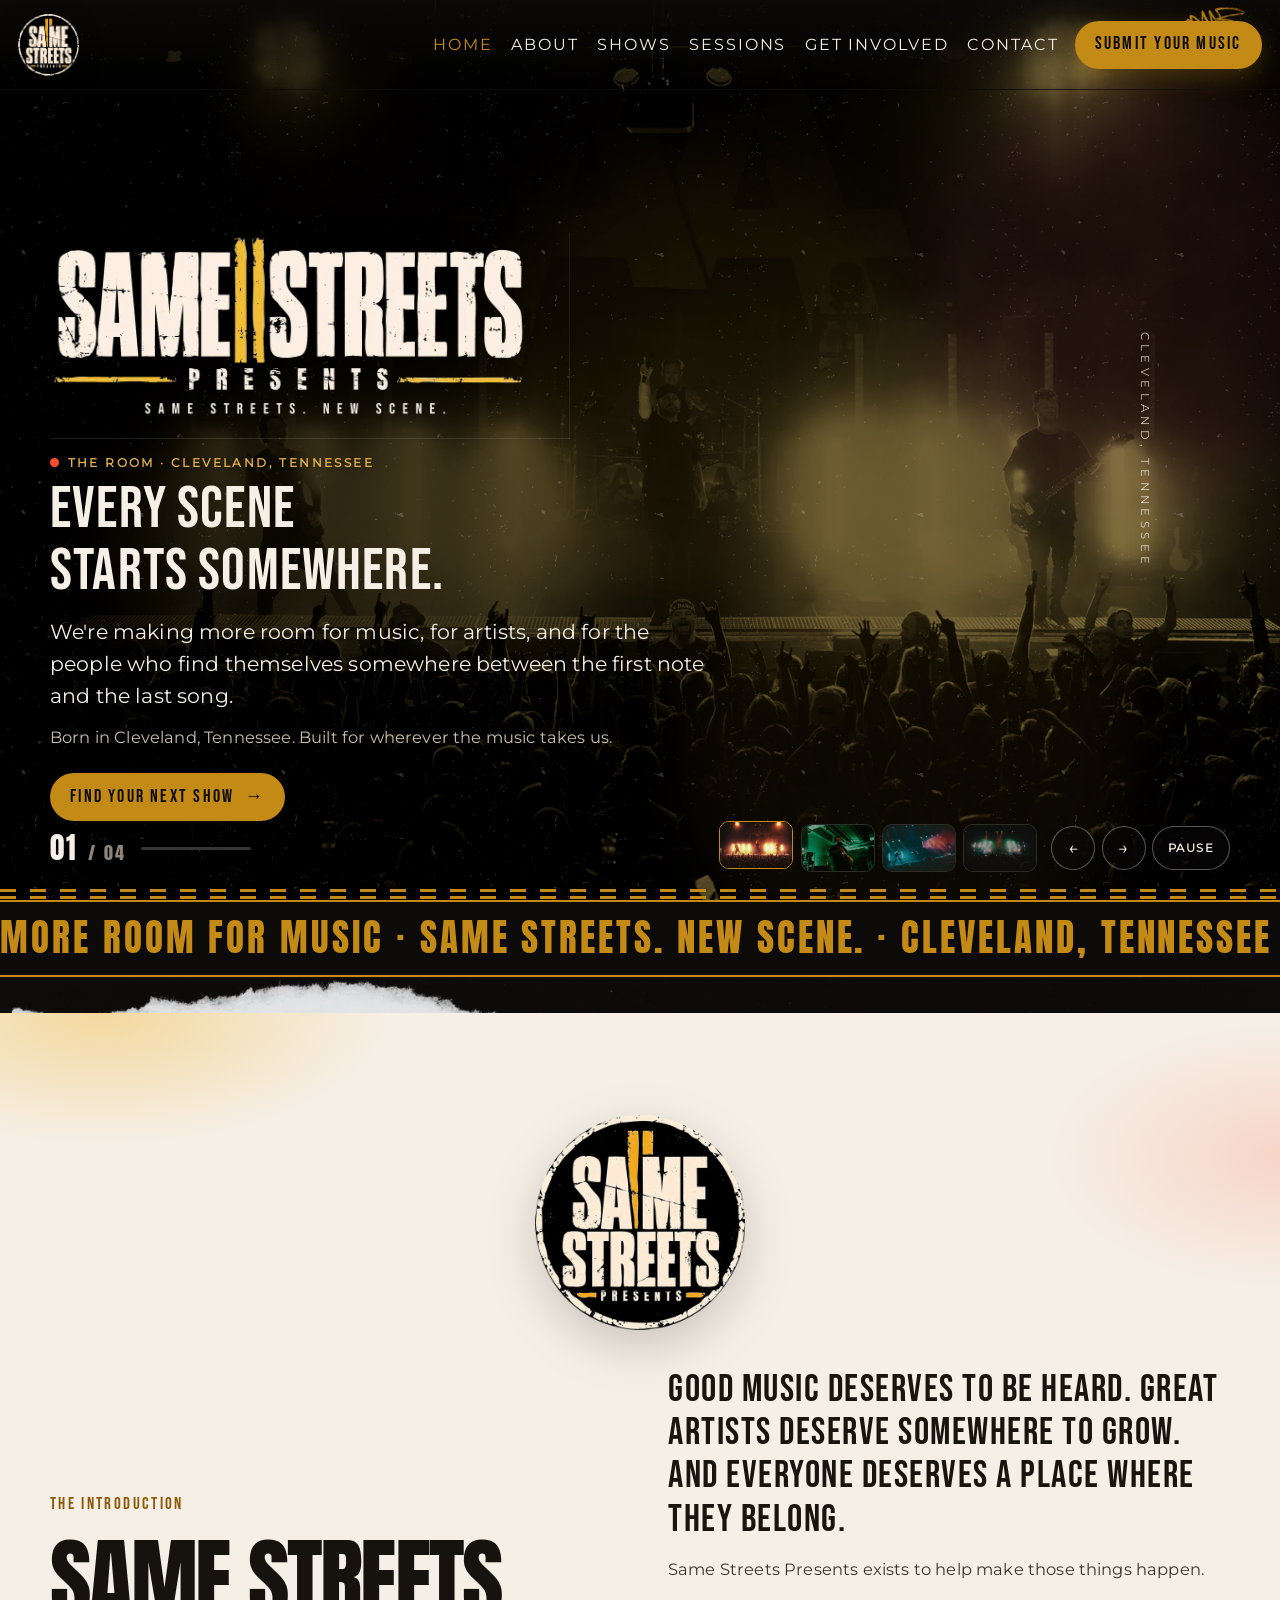
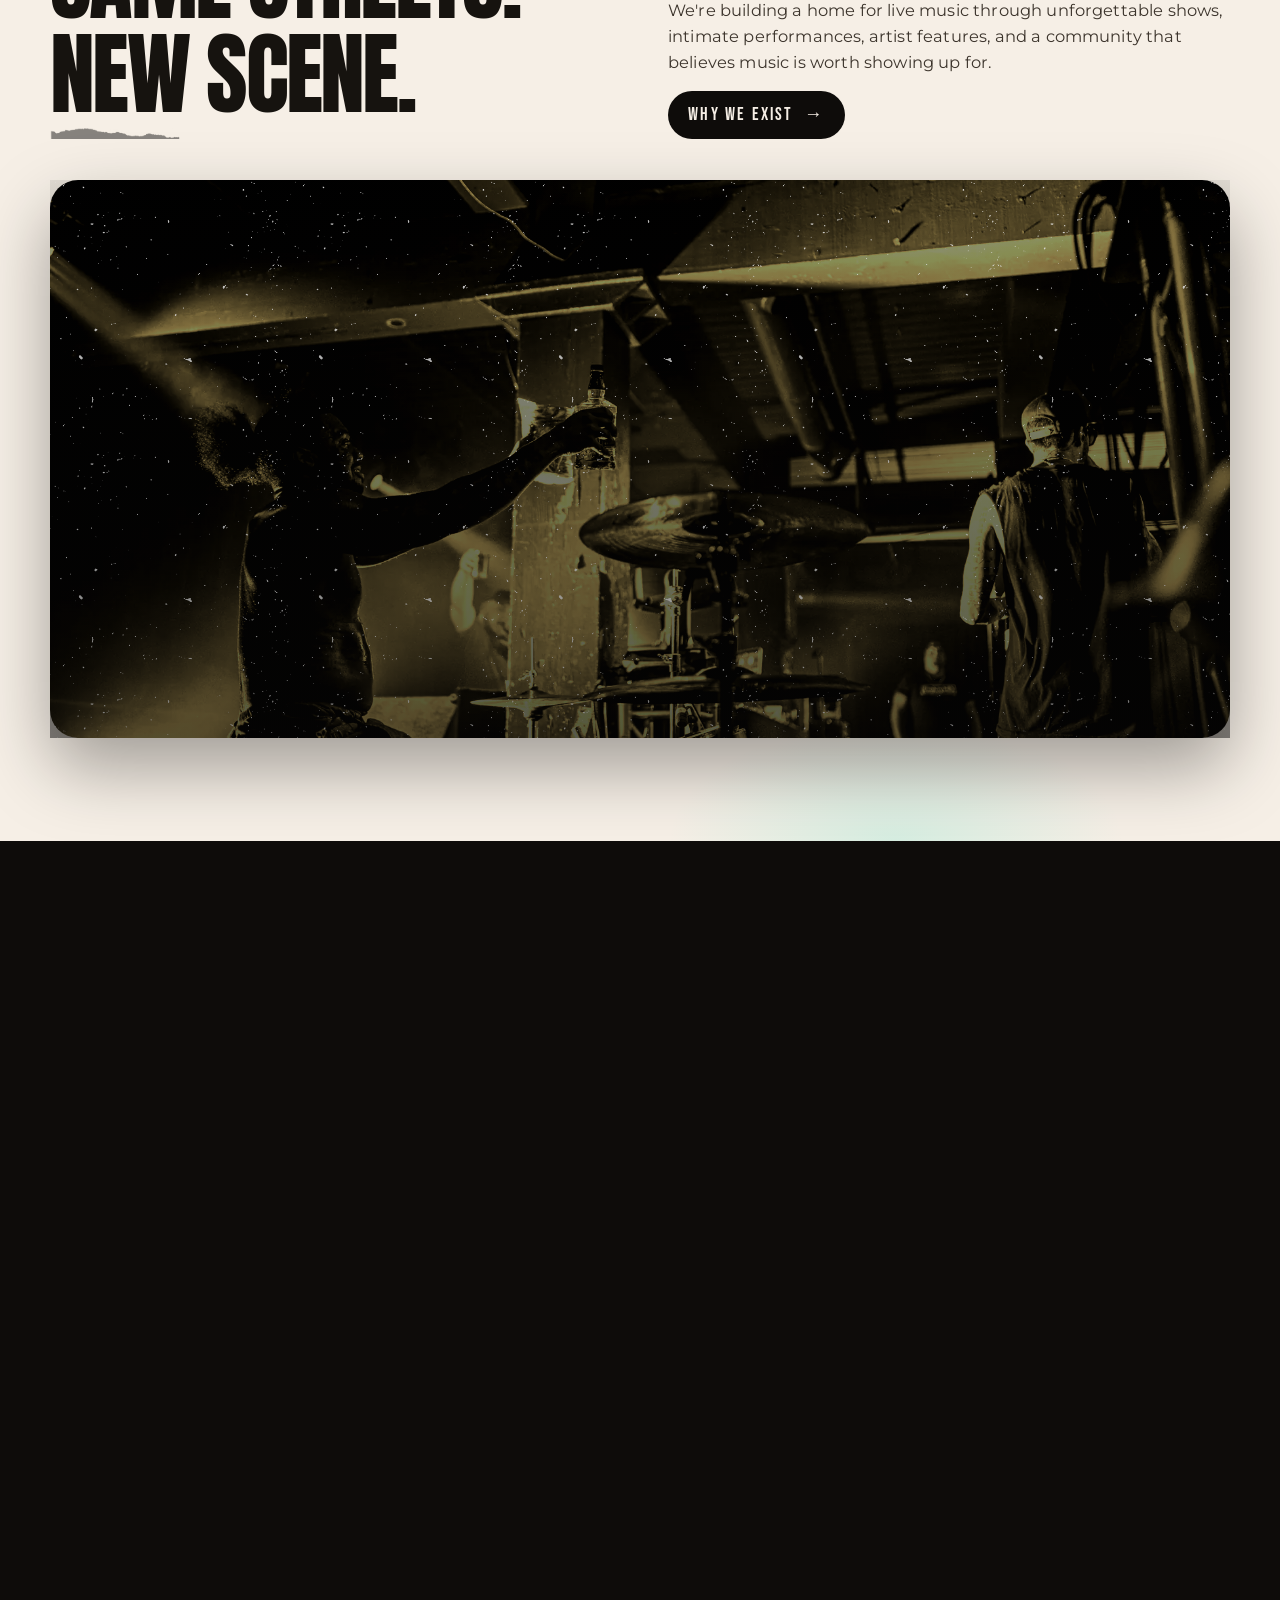
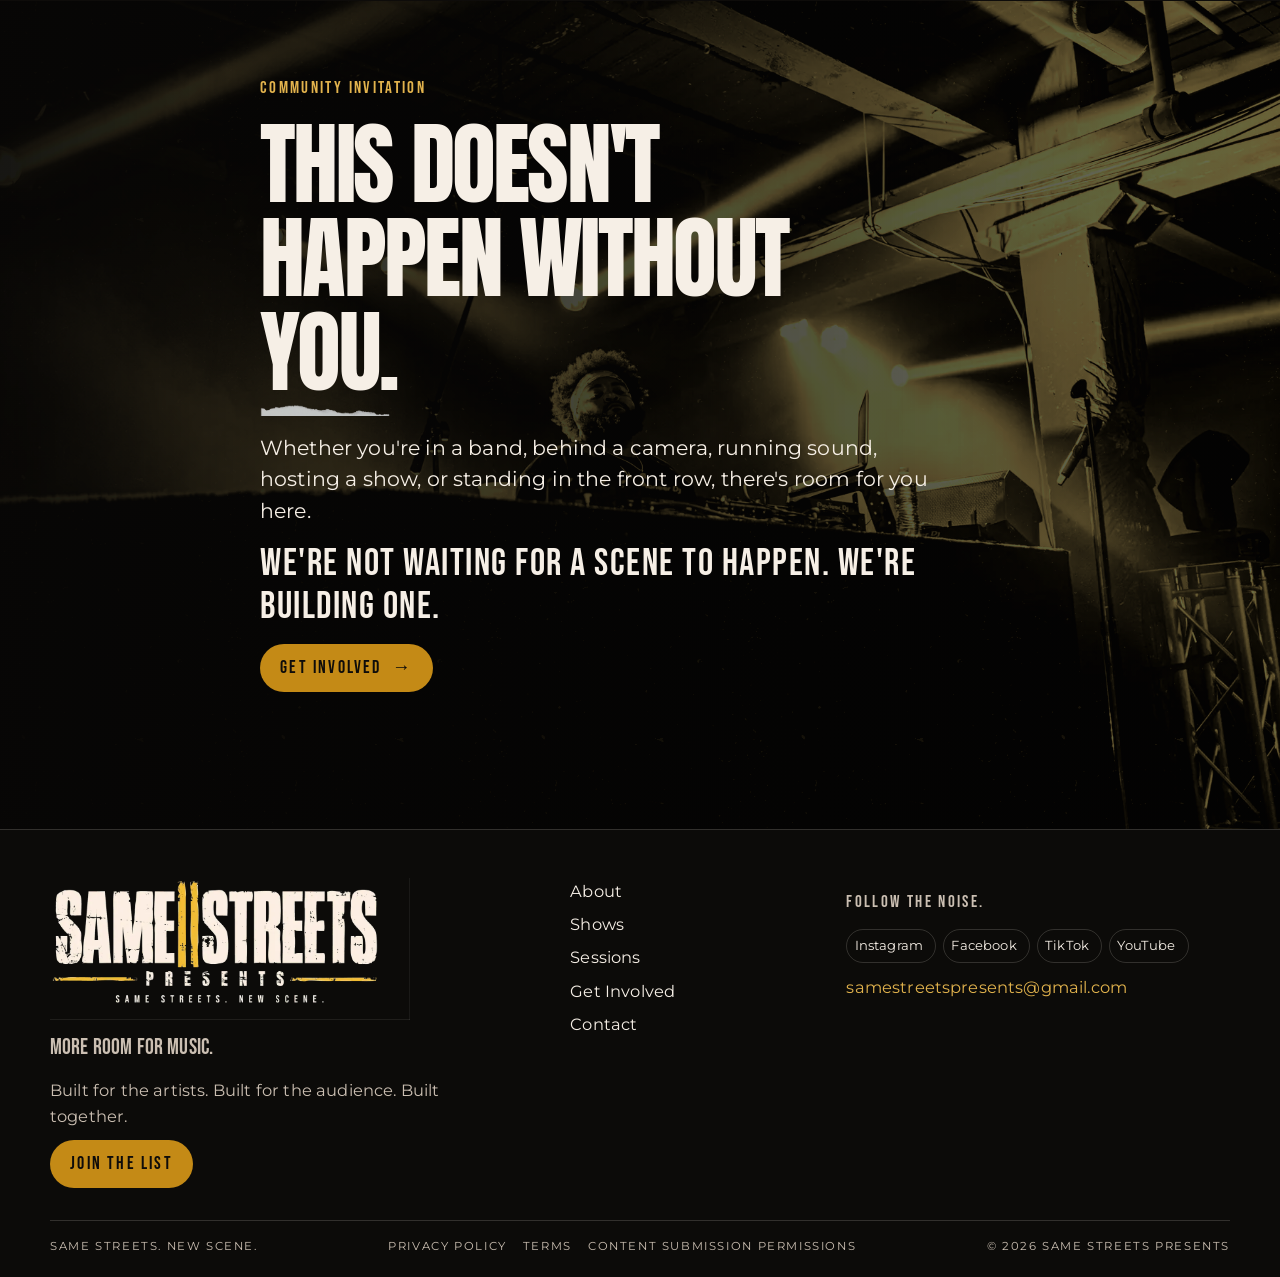
==== commit 628d17b8: "Apply the style tile across the site and tone every photo amber. Torn edges, tape, grain, the road, " ====
--- a/index.html
+++ b/index.html
@@ -81,6 +81,8 @@
       </div>
     </div>
 
+    <div class="tear" aria-hidden="true"></div>
+
     <section class="section band-cream intro" id="intro">
       <div class="wrap scene-mark">
         <img class="scene-badge" src="assets/brand/badge.webp" alt="Same Streets Presents" loading="lazy" decoding="async">
--- a/css/styles.css
+++ b/css/styles.css
@@ -17,6 +17,14 @@
   unicode-range: U+0000-00FF, U+0131, U+0152-0153, U+02BB-02BC, U+02C6, U+02DA, U+02DC, U+0304, U+0308, U+0329, U+2000-206F, U+20AC, U+2122, U+2191, U+2193, U+2212, U+2215, U+FEFF, U+FFFD;
 }
 
+@font-face {
+  font-family: 'Montserrat';
+  font-style: normal;
+  font-weight: 400;
+  font-display: swap;
+  src: url(../assets/fonts/Montserrat-Regular.ttf) format('truetype');
+}
+
 /* Same Streets Presents — charcoal rooms, cream type, mustard road lines, stage color. */
 
 :root {
@@ -27,8 +35,9 @@
   --cream-dim: #e4d8cb;
   --muted: #cbbfb2;
   --muted-2: #8f8478;
-  --mustard: #f0b429;
-  --mustard-2: #ffd56a;
+  --mustard: #c48a16;
+  --mustard-2: #e2b34d;
+  --photo-tone: grayscale(1) sepia(0.62) saturate(2.6) hue-rotate(6deg) brightness(0.62) contrast(1.08);
   --ember: #ff4d2e;
   --magenta: #ff3d8a;
   --teal: #2ee6c7;
@@ -51,10 +60,10 @@
 body {
   margin: 0;
   min-height: 100%;
-  font-family: var(--sans);
-  font-size: 1.2rem;
-  line-height: 1.28;
-  letter-spacing: 0.04em;
+  font-family: "Montserrat", "Segoe UI", sans-serif;
+  font-size: 1.02rem;
+  line-height: 1.6;
+  letter-spacing: 0.01em;
   background:
     radial-gradient(900px 420px at 100% -10%, rgba(255, 61, 138, 0.16), transparent 55%),
     radial-gradient(700px 380px at -10% 20%, rgba(46, 230, 199, 0.08), transparent 50%),
@@ -125,11 +134,18 @@
   display: inline-flex;
   align-items: center;
   gap: 0.55rem;
-  color: var(--mustard);
-  font-size: 0.74rem;
-  font-weight: 600;
-  letter-spacing: 0.26em;
+  color: var(--mustard-2);
+  font-family: "Bebas Neue", "Arial Narrow", sans-serif;
+  font-size: 1.05rem;
+  font-weight: 400;
+  letter-spacing: 0.14em;
   text-transform: uppercase;
+}
+
+h1 {
+  font-family: "Bebas Neue", "Arial Narrow", Impact, sans-serif;
+  font-weight: 400;
+  letter-spacing: 0.02em;
 }
 
 .pulse {
@@ -146,7 +162,7 @@
   font-weight: 800;
   text-transform: uppercase;
   letter-spacing: -0.03em;
-  line-height: 0.86;
+  line-height: 1.05;
   overflow-wrap: break-word;
 }
 
@@ -157,7 +173,7 @@
   font-weight: 700;
   text-transform: uppercase;
   letter-spacing: -0.02em;
-  line-height: 0.92;
+  line-height: 1.05;
   font-size: clamp(1.8rem, 3vw, 2.8rem);
 }
 
@@ -654,7 +670,7 @@
   align-items: end;
 }
 
-.intro-figure { grid-column: 1 / -1; margin: 0.6rem 0 0; }
+.intro-figure { position: relative; grid-column: 1 / -1; margin: 0.6rem 0 0; }
 
 .intro-figure img {
   width: 100%;
@@ -691,23 +707,27 @@
   width: 100%;
   height: 100%;
   object-fit: cover;
-  z-index: -2;
+  z-index: 0;
   transition: transform 0.8s ease;
-  filter: saturate(1.15) contrast(1.04);
+  filter: var(--photo-tone);
 }
 
 .do-card::after {
   content: "";
   position: absolute;
   inset: 0;
-  z-index: -1;
-  background: linear-gradient(180deg, rgba(14, 12, 10, 0.05) 20%, rgba(14, 12, 10, 0.88) 100%);
+  z-index: 1;
+  background:
+    linear-gradient(180deg, rgba(8, 7, 6, 0.18) 12%, rgba(8, 7, 6, 0.86) 100%),
+    url("../assets/style/grain.webp");
+  background-size: auto, 240px;
 }
 
 .do-card:hover img { transform: scale(1.07); }
 
 .do-bar {
   position: absolute;
+  z-index: 2;
   left: 0;
   top: 0;
   bottom: 0;
@@ -715,8 +735,11 @@
   background: var(--bar, var(--mustard));
 }
 
+.do-copy { position: relative; z-index: 2; }
+
 .do-index {
   position: absolute;
+  z-index: 2;
   top: 1rem;
   left: 1.2rem;
   font-family: var(--display);
@@ -820,7 +843,7 @@
   height: 100%;
   min-height: 460px;
   object-fit: cover;
-  filter: saturate(1.12);
+  filter: var(--photo-tone);
   transition: transform 0.8s ease;
 }
 
@@ -828,6 +851,7 @@
 
 .play {
   position: absolute;
+  z-index: 3;
   left: 50%;
   top: 50%;
   width: 108px;
@@ -976,6 +1000,8 @@
 .belief p { color: var(--muted); margin-top: 0.7rem; }
 
 .lane {
+  position: relative;
+  isolation: isolate;
   min-height: 360px;
   padding: 1.4rem;
   display: flex;
@@ -983,11 +1009,19 @@
   align-items: flex-start;
   gap: 0.9rem;
   background-image:
-    radial-gradient(420px 200px at 100% 0%, color-mix(in srgb, var(--accent) 58%, transparent), transparent 64%),
-    linear-gradient(180deg, rgba(14, 12, 10, 0.15), rgba(14, 12, 10, 0.82)),
-    var(--photo);
+    radial-gradient(420px 200px at 100% 0%, color-mix(in srgb, var(--accent) 42%, transparent), transparent 64%),
+    linear-gradient(180deg, rgba(8, 7, 6, 0.28), rgba(8, 7, 6, 0.84));
+}
+
+.lane::before {
+  content: "";
+  position: absolute;
+  inset: 0;
+  z-index: -1;
+  background-image: var(--photo);
   background-size: cover;
   background-position: center;
+  filter: var(--photo-tone);
 }
 
 .lane p { color: rgba(246, 239, 230, 0.9); max-width: 42ch; }
@@ -1110,7 +1144,7 @@
   gap: 0.75rem;
 }
 
-.photo-grid figure { margin: 0; }
+.photo-grid figure { position: relative; margin: 0; }
 
 .photo-grid img {
   display: block;
@@ -1414,7 +1448,7 @@
   font-family: var(--display);
   font-size: clamp(2.2rem, 5vw, 4.6rem);
   font-weight: 400;
-  line-height: 0.92;
+  line-height: 1.05;
   letter-spacing: -0.02em;
   text-transform: uppercase;
 }
@@ -1861,6 +1895,149 @@
   .player-frame img { min-height: 320px; }
 }
 
+/* Style tile: torn edges, tape, grain, road, cord, marker. Photos share one dark amber tone. */
+
+h1 { font-family: "Bebas Neue", "Arial Narrow", Impact, sans-serif; font-weight: 400; letter-spacing: 0.02em; }
+
+.hero-slide,
+.page-hero-media,
+.invite-bg,
+.pit-media,
+.intro-figure img,
+.photo-grid img,
+.founder-frame img,
+.about-hero-photo,
+.story-photo {
+  filter: var(--photo-tone);
+}
+
+.hero-slide[data-grade]::after,
+.page-hero[data-grade]::after,
+.page-hero::after,
+.invite::after {
+  background: linear-gradient(90deg, rgba(8, 7, 6, 0.9) 0%, rgba(8, 7, 6, 0.55) 52%, rgba(8, 7, 6, 0.34) 100%);
+}
+
+.hero-lights { opacity: 0.28; }
+.hero-lights i,
+.hero-lights i:nth-child(2),
+.hero-lights i:nth-child(3) { background: #c48a16; opacity: 0.2; }
+
+.hero-slides::after,
+.page-hero-media::after,
+.invite-bg::after,
+.pit-media::after,
+.about-hero-frame::before {
+  content: "";
+  position: absolute;
+  inset: 0;
+  z-index: 2;
+  pointer-events: none;
+  background: url("../assets/style/grain.webp") center / 260px repeat;
+  opacity: 0.2;
+  mix-blend-mode: screen;
+}
+
+.intro-figure::after,
+.photo-grid figure::after,
+.player-frame::after {
+  content: "";
+  position: absolute;
+  inset: 0;
+  z-index: 1;
+  pointer-events: none;
+  border-radius: inherit;
+  background:
+    linear-gradient(180deg, rgba(8, 7, 6, 0.08), rgba(8, 7, 6, 0.48)),
+    url("../assets/style/grain.webp");
+  background-size: auto, 240px;
+}
+
+.tear {
+  height: 36px;
+  background: #0e0c0a url("../assets/style/tear.webp") center top / 100% auto no-repeat;
+}
+
+h2::after {
+  content: "";
+  display: block;
+  width: 132px;
+  height: 11px;
+  margin-top: 0.4rem;
+  background: url("../assets/style/tear.webp") left top / 132px auto no-repeat;
+  opacity: 0.85;
+  pointer-events: none;
+}
+
+.band-cream h2::after { filter: brightness(0); opacity: 0.45; }
+
+#what .do-card:first-child::before,
+#session .player-frame::before,
+.founder-frame::after,
+#room .photo-grid figure:first-child::before,
+#lanes .lane:first-child::after {
+  content: "";
+  position: absolute;
+  z-index: 4;
+  width: 112px;
+  height: 42px;
+  background: url("../assets/style/tape.webp") center / contain no-repeat;
+  pointer-events: none;
+  filter: drop-shadow(0 6px 8px rgba(0, 0, 0, 0.35));
+}
+
+#what .do-card:first-child::before { top: 16px; right: 18px; transform: rotate(8deg); }
+#session .player-frame::before { top: 18px; left: 16px; transform: rotate(-10deg); }
+.founder-frame::after { top: 14px; right: 8%; transform: rotate(7deg); }
+#room .photo-grid figure:first-child::before { top: 12px; left: 12px; transform: rotate(-8deg); }
+#lanes .lane:first-child::after { top: 14px; right: 14px; transform: rotate(9deg); }
+
+#session { position: relative; }
+#session::before,
+.page-sessions .cord {
+  content: "";
+  position: absolute;
+  z-index: 3;
+  width: min(320px, 42vw);
+  height: 86px;
+  right: max(1rem, 3vw);
+  top: -1.4rem;
+  background: url("../assets/style/cord.webp") right center / contain no-repeat;
+  pointer-events: none;
+}
+
+.page-sessions .cord { top: auto; bottom: 1.2rem; right: 4vw; }
+
+.has-road {
+  background-color: #0e0c0a;
+  background-image:
+    linear-gradient(180deg, rgba(8, 7, 6, 0.9), rgba(8, 7, 6, 0.94)),
+    url("../assets/style/road.webp");
+  background-size: auto, 460px;
+}
+
+.site-header { overflow: visible; }
+
+.header-actions::before {
+  content: "";
+  position: absolute;
+  z-index: 2;
+  width: 68px;
+  height: 30px;
+  right: 10px;
+  top: -14px;
+  transform: rotate(-8deg);
+  background: url("../assets/style/marker.webp") center / contain no-repeat;
+  pointer-events: none;
+}
+
+@media (max-width: 760px) {
+  .header-actions::before,
+  #session::before,
+  .page-sessions .cord { display: none; }
+  .tear { height: 24px; }
+}
+
 @media (prefers-reduced-motion: reduce) {
   html { scroll-behavior: auto; }
   *,
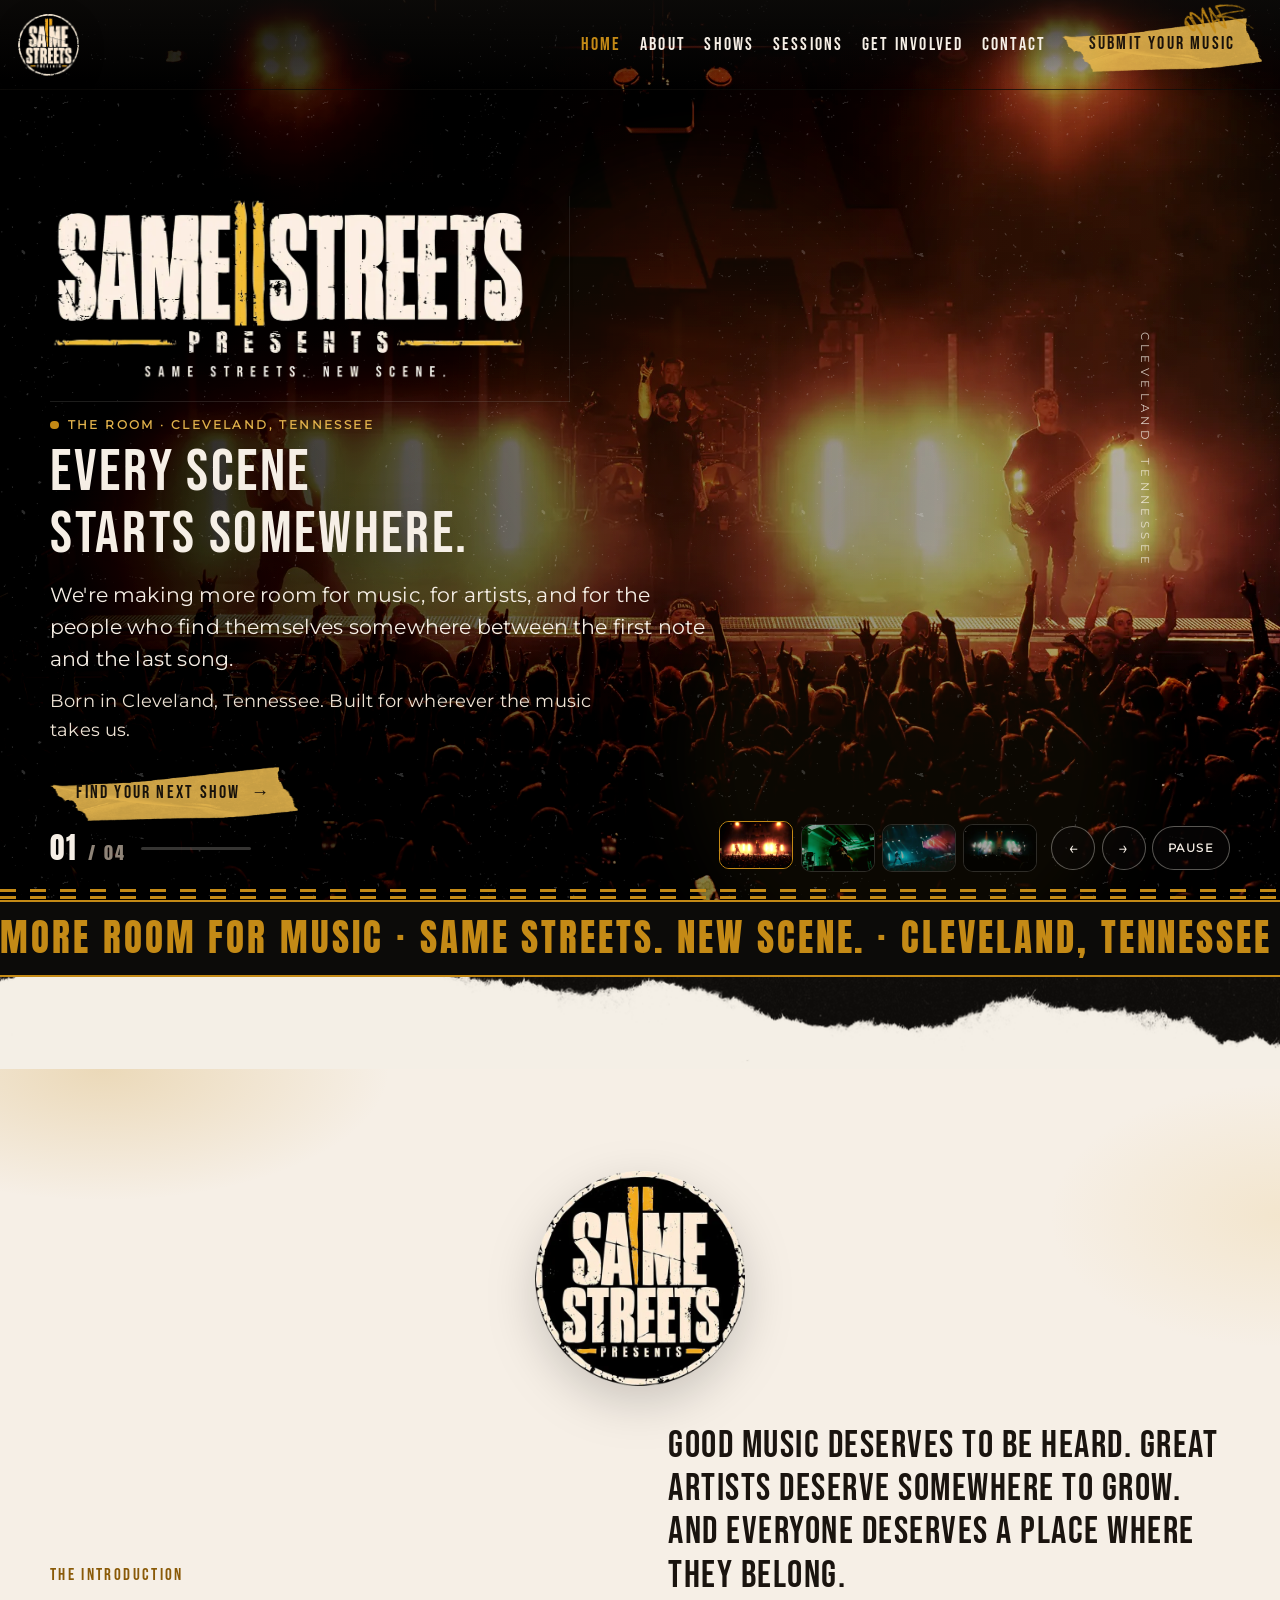
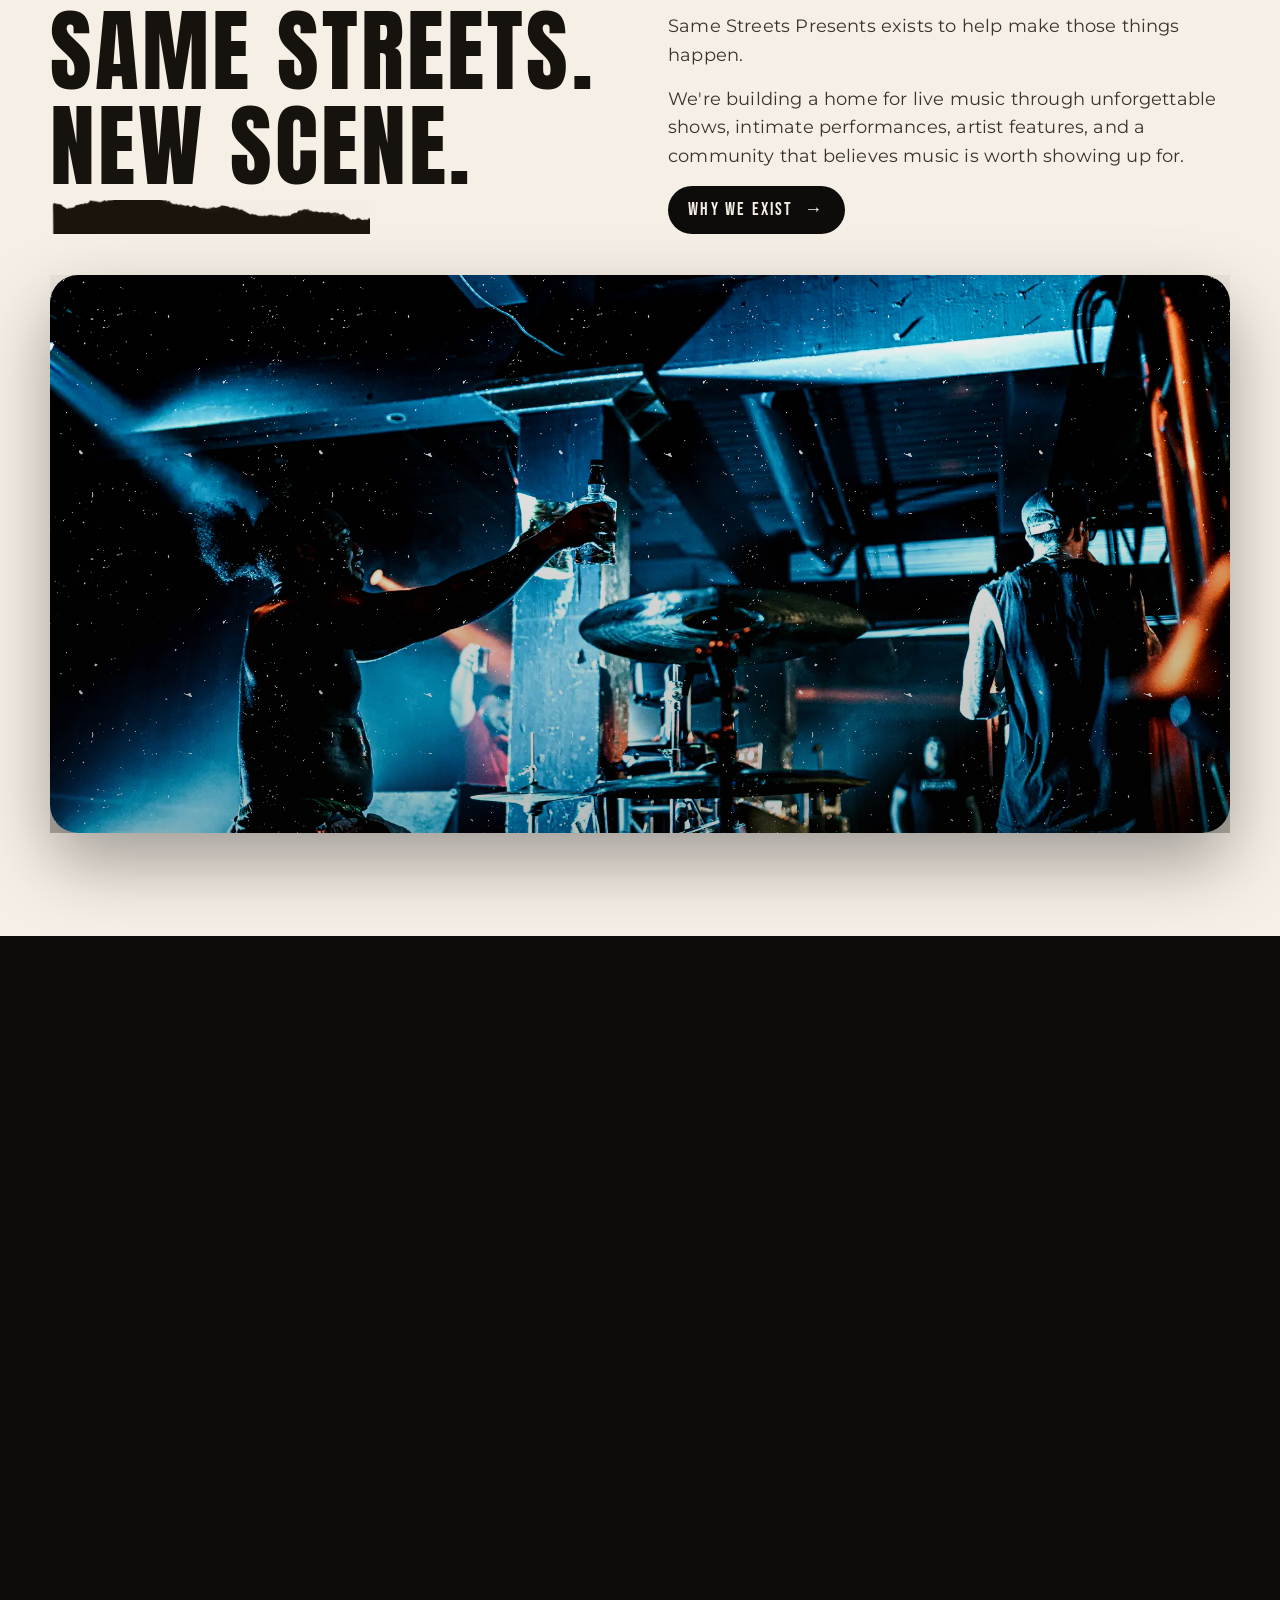
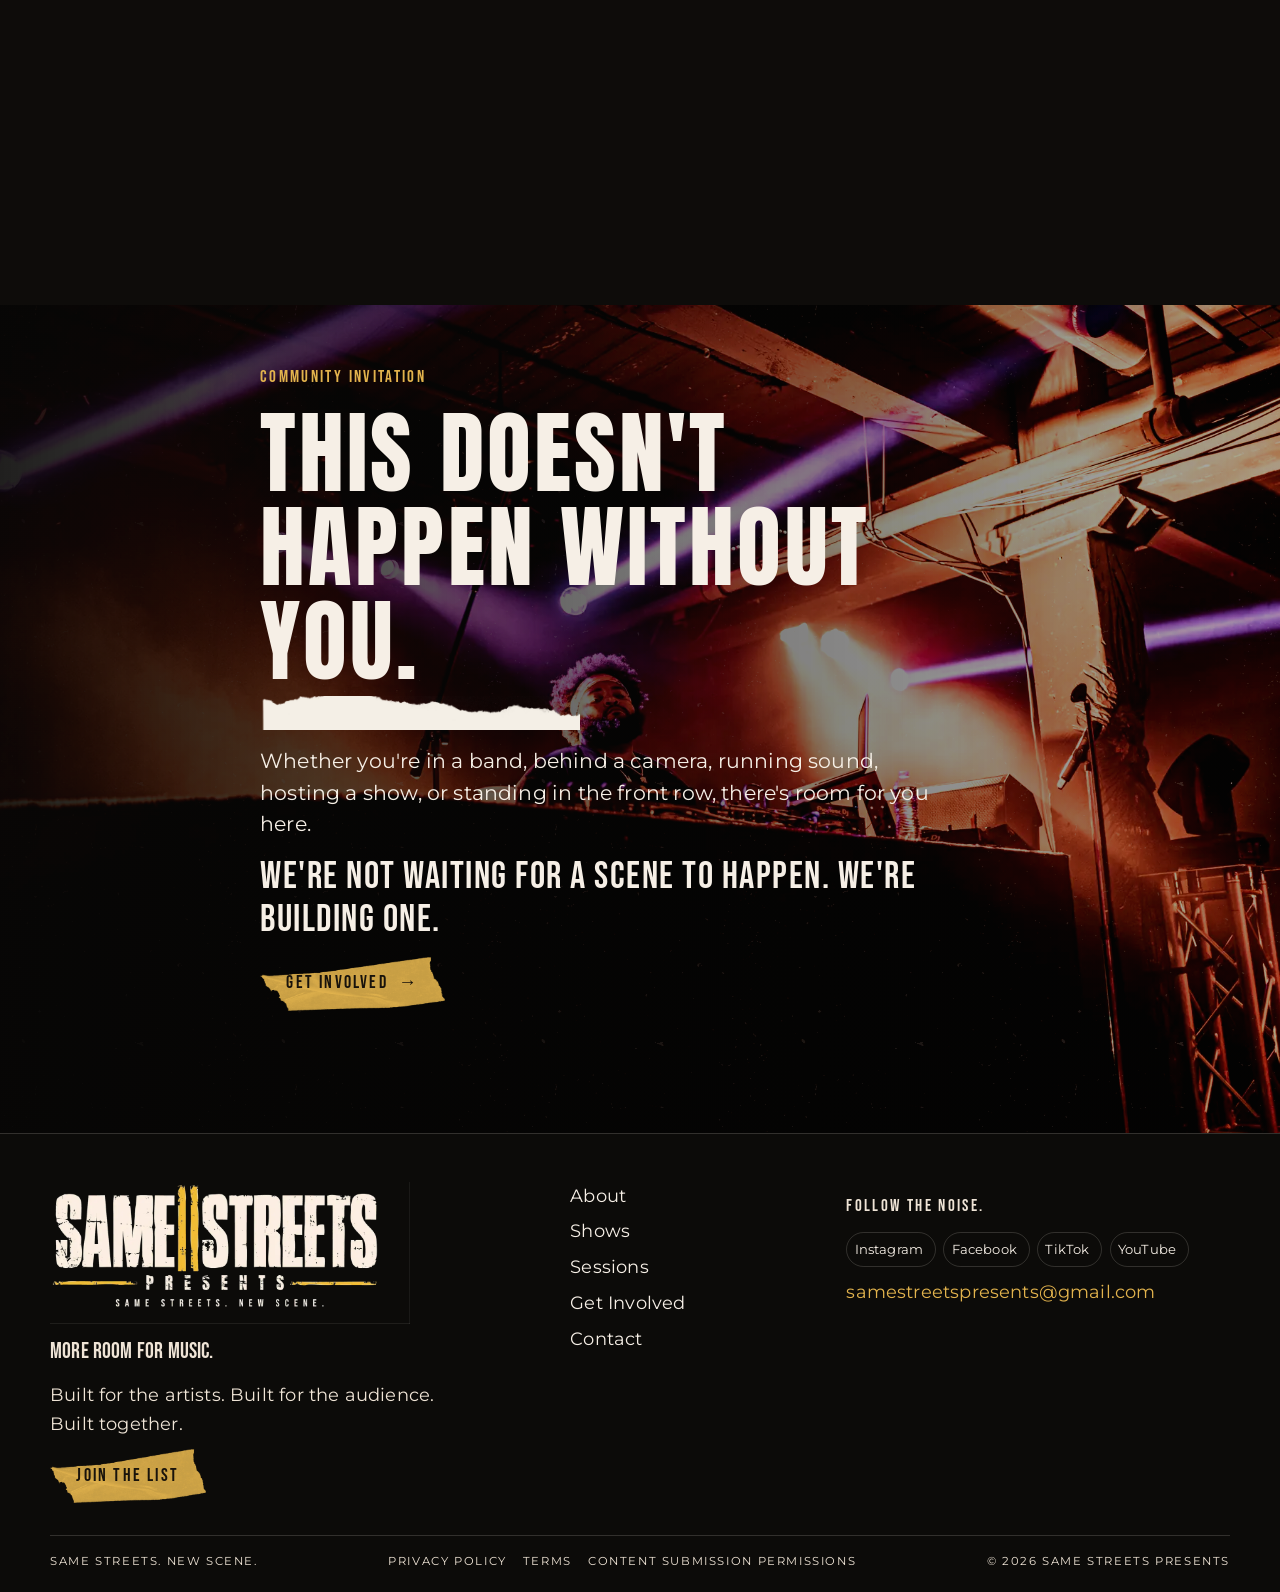
==== commit ab3f178d: "Ease the photo tint, turn the buttons into tape, and enlarge the torn edges. Rename the client photo" ====
--- a/index.html
+++ b/index.html
@@ -10,7 +10,7 @@
   <meta property="og:description" content="Every scene starts somewhere. Born in Cleveland, Tennessee. Built for wherever the music takes us.">
   <meta property="og:type" content="website">
   <link rel="icon" href="assets/brand/favicon.png" type="image/png">
-  <link rel="preload" as="image" href="assets/photos/crowd-wide.webp" fetchpriority="high">
+  <link rel="preload" as="image" href="assets/photos/client-crowd.webp" fetchpriority="high">
   <link rel="stylesheet" href="css/styles.css">
   <script>document.documentElement.classList.add("js")</script>
 </head>
@@ -37,10 +37,10 @@
   <main id="main">
     <section class="hero" data-hero aria-roledescription="carousel" aria-label="Scene photography">
       <div class="hero-slides" aria-hidden="true">
-        <div class="hero-slide is-active" data-grade="amber" style="background-image:url('assets/photos/crowd-wide.webp')"></div>
-        <div class="hero-slide" data-grade="teal" data-bg="assets/photos/singer.webp" style="background-image:url('assets/photos/singer.webp')"></div>
-        <div class="hero-slide" data-grade="ember" data-bg="assets/photos/club.webp" style="background-image:url('assets/photos/club.webp')"></div>
-        <div class="hero-slide" data-grade="magenta" data-bg="assets/photos/concert-dark.webp" style="background-image:url('assets/photos/concert-dark.webp')"></div>
+        <div class="hero-slide is-active" data-grade="amber" style="background-image:url('assets/photos/client-crowd.webp')"></div>
+        <div class="hero-slide" data-grade="teal" data-bg="assets/photos/client-performer.webp" style="background-image:url('assets/photos/client-performer.webp')"></div>
+        <div class="hero-slide" data-grade="ember" data-bg="assets/photos/client-room.webp" style="background-image:url('assets/photos/client-room.webp')"></div>
+        <div class="hero-slide" data-grade="magenta" data-bg="assets/photos/client-night.webp" style="background-image:url('assets/photos/client-night.webp')"></div>
       </div>
       <div class="hero-lights" aria-hidden="true"><i></i><i></i><i></i></div>
       <p class="hero-vert">Cleveland, Tennessee</p>
@@ -60,10 +60,10 @@
         <p class="hero-count"><span data-slide-current>01</span> <span class="sr-only">of 4 photos</span><span aria-hidden="true">/ 04</span></p>
         <div class="hero-progress" aria-hidden="true"><span></span></div>
         <div class="hero-thumbs">
-          <button class="hero-thumb is-active" type="button" data-go="0" aria-label="Show the crowd" aria-current="true"><img src="assets/photos/thumbs/crowd-wide.webp" alt="" width="360" height="240" decoding="async"></button>
-          <button class="hero-thumb" type="button" data-go="1" aria-label="Show the performer"><img src="assets/photos/thumbs/singer.webp" alt="" width="360" height="240" decoding="async"></button>
-          <button class="hero-thumb" type="button" data-go="2" aria-label="Show the color on stage"><img src="assets/photos/thumbs/club.webp" alt="" width="360" height="240" decoding="async"></button>
-          <button class="hero-thumb" type="button" data-go="3" aria-label="Show the night"><img src="assets/photos/thumbs/concert-dark.webp" alt="" width="360" height="240" decoding="async"></button>
+          <button class="hero-thumb is-active" type="button" data-go="0" aria-label="Show the crowd" aria-current="true"><img src="assets/photos/thumbs/client-crowd.webp" alt="" width="360" height="240" decoding="async"></button>
+          <button class="hero-thumb" type="button" data-go="1" aria-label="Show the performer"><img src="assets/photos/thumbs/client-performer.webp" alt="" width="360" height="240" decoding="async"></button>
+          <button class="hero-thumb" type="button" data-go="2" aria-label="Show the color on stage"><img src="assets/photos/thumbs/client-room.webp" alt="" width="360" height="240" decoding="async"></button>
+          <button class="hero-thumb" type="button" data-go="3" aria-label="Show the night"><img src="assets/photos/thumbs/client-night.webp" alt="" width="360" height="240" decoding="async"></button>
         </div>
         <div class="hero-arrows">
           <button class="icon-btn" type="button" data-slide-prev aria-label="Previous photo">←</button>
@@ -99,7 +99,7 @@
           <p><a class="btn btn-ink" href="about.html">Why we exist <span aria-hidden="true">→</span></a></p>
         </div>
         <figure class="intro-figure" data-reveal style="--d:140ms">
-          <img src="assets/photos/mic.webp" alt="A drummer and bassist playing on a small stage under blue light." loading="lazy" decoding="async">
+          <img src="assets/photos/client-band.webp" alt="A drummer and bassist playing on a small stage under blue light." loading="lazy" decoding="async">
         </figure>
       </div>
     </section>
@@ -114,8 +114,8 @@
         </div>
         <div class="do-grid">
           <a class="do-card" href="shows.html" data-reveal>
-            <img src="assets/photos/crowd-wide.webp" alt="A packed room with hands in the air facing a band under amber light." loading="lazy" decoding="async">
-            <span class="do-bar" style="--bar:#ff4d2e"></span>
+            <img src="assets/photos/client-crowd.webp" alt="A packed room with hands in the air facing a band under amber light." loading="lazy" decoding="async">
+            <span class="do-bar" style="--bar:#c48a16"></span>
             <span class="do-index">01</span>
             <div class="do-copy">
               <h3>Live Shows</h3>
@@ -123,8 +123,8 @@
             </div>
           </a>
           <a class="do-card" href="sessions.html" data-reveal style="--d:80ms">
-            <img src="assets/photos/guitar.webp" alt="A drummer playing under a sharp blue spotlight." loading="lazy" decoding="async">
-            <span class="do-bar" style="--bar:#2ee6c7"></span>
+            <img src="assets/photos/client-drums.webp" alt="A drummer playing under a sharp blue spotlight." loading="lazy" decoding="async">
+            <span class="do-bar" style="--bar:#e2b34d"></span>
             <span class="do-index">02</span>
             <div class="do-copy">
               <h3>Same Streets Sessions</h3>
@@ -132,8 +132,8 @@
             </div>
           </a>
           <a class="do-card" href="sessions.html#spotlights" data-reveal style="--d:140ms">
-            <img src="assets/photos/singer.webp" alt="A performer on stage washed in green light." loading="lazy" decoding="async">
-            <span class="do-bar" style="--bar:#ff3d8a"></span>
+            <img src="assets/photos/client-performer.webp" alt="A performer on stage washed in green light." loading="lazy" decoding="async">
+            <span class="do-bar" style="--bar:#a87412"></span>
             <span class="do-index">03</span>
             <div class="do-copy">
               <h3>Artist Spotlights</h3>
@@ -141,8 +141,8 @@
             </div>
           </a>
           <a class="do-card" href="get-involved.html" data-reveal style="--d:200ms">
-            <img src="assets/photos/hands.webp" alt="Friends in the crowd at a night show, one hand raised." loading="lazy" decoding="async">
-            <span class="do-bar" style="--bar:#f0b429"></span>
+            <img src="assets/photos/client-hands.webp" alt="Friends in the crowd at a night show, one hand raised." loading="lazy" decoding="async">
+            <span class="do-bar" style="--bar:#f0d48a"></span>
             <span class="do-index">04</span>
             <div class="do-copy">
               <h3>A Growing Community</h3>
@@ -185,7 +185,7 @@
     <section class="section" id="session" style="padding-top:0">
       <div class="wrap session-grid">
         <div class="player-frame" data-reveal>
-          <img data-session-image src="assets/photos/stage.webp" alt="A drummer playing under a pink beam of stage light." loading="lazy" decoding="async">
+          <img data-session-image src="assets/photos/client-beam.webp" alt="A drummer playing under a pink beam of stage light." loading="lazy" decoding="async">
           <button class="play" type="button" data-open-session>Play</button>
         </div>
         <div class="stack copy" data-reveal style="--d:100ms">
@@ -199,7 +199,7 @@
     </section>
 
     <section class="invite">
-      <div class="invite-bg" style="background-image:url('assets/photos/crowd-lights.webp')"></div>
+      <div class="invite-bg" style="background-image:url('assets/photos/client-booth.webp')"></div>
       <div class="wrap invite-copy stack">
         <p class="eyebrow">Community invitation</p>
         <h2>This doesn't happen without you.</h2>
--- a/css/styles.css
+++ b/css/styles.css
@@ -33,11 +33,11 @@
   --panel: #221c17;
   --cream: #f6efe6;
   --cream-dim: #e4d8cb;
-  --muted: #cbbfb2;
+  --muted: #efe4d6;
   --muted-2: #8f8478;
   --mustard: #c48a16;
   --mustard-2: #e2b34d;
-  --photo-tone: grayscale(1) sepia(0.62) saturate(2.6) hue-rotate(6deg) brightness(0.62) contrast(1.08);
+  --photo-tone: grayscale(0.04) sepia(0.05) saturate(1.04) contrast(1.16) brightness(1.06);
   --ember: #ff4d2e;
   --magenta: #ff3d8a;
   --teal: #2ee6c7;
@@ -61,12 +61,12 @@
   margin: 0;
   min-height: 100%;
   font-family: "Montserrat", "Segoe UI", sans-serif;
-  font-size: 1.02rem;
+  font-size: 1.12rem;
   line-height: 1.6;
   letter-spacing: 0.01em;
   background:
-    radial-gradient(900px 420px at 100% -10%, rgba(255, 61, 138, 0.16), transparent 55%),
-    radial-gradient(700px 380px at -10% 20%, rgba(46, 230, 199, 0.08), transparent 50%),
+    radial-gradient(900px 420px at 100% -10%, rgba(196, 138, 22, 0.14), transparent 55%),
+    radial-gradient(700px 380px at -10% 20%, rgba(226, 179, 77, 0.06), transparent 50%),
     var(--ink);
   color: var(--cream);
   text-rendering: optimizeLegibility;
@@ -152,8 +152,8 @@
   width: 0.55rem;
   height: 0.55rem;
   border-radius: 50%;
-  background: var(--ember);
-  box-shadow: 0 0 0 0 rgba(255, 77, 46, 0.7);
+  background: var(--mustard);
+  box-shadow: 0 0 0 0 rgba(196, 138, 22, 0.7);
   animation: pulse 1.8s ease-out infinite;
 }
 
@@ -161,7 +161,7 @@
   font-family: var(--display);
   font-weight: 800;
   text-transform: uppercase;
-  letter-spacing: -0.03em;
+  letter-spacing: 0.03em;
   line-height: 1.05;
   overflow-wrap: break-word;
 }
@@ -172,7 +172,7 @@
   font-family: var(--display);
   font-weight: 700;
   text-transform: uppercase;
-  letter-spacing: -0.02em;
+  letter-spacing: 0.03em;
   line-height: 1.05;
   font-size: clamp(1.8rem, 3vw, 2.8rem);
 }
@@ -218,8 +218,18 @@
 .btn:hover span { transform: translateX(4px); }
 .btn:hover { transform: translateY(-2px); }
 
-.btn-primary { background: var(--mustard); color: var(--ink); }
-.btn-primary:hover { background: var(--mustard-2); }
+.btn-primary {
+  border: 0;
+  border-radius: 0;
+  color: #1a140c;
+  background-color: #e2b34d;
+  -webkit-mask: url("../assets/style/tape.webp") center / 100% 100% no-repeat;
+  mask: url("../assets/style/tape.webp") center / 100% 100% no-repeat;
+  padding: 1rem 1.65rem 1.05rem;
+  min-height: 54px;
+  filter: drop-shadow(0 8px 10px rgba(0, 0, 0, 0.28));
+}
+.btn-primary:hover { background-color: #f0c56e; transform: rotate(-1deg) translateY(-1px); }
 
 .btn-ghost {
   background: rgba(14, 12, 10, 0.28);
@@ -327,7 +337,8 @@
 
 .site-nav a {
   text-decoration: none;
-  font-size: 1rem;
+  font-family: "Bebas Neue", "Arial Narrow", sans-serif;
+  font-size: 1.15rem;
   font-weight: 400;
   letter-spacing: 0.12em;
   text-transform: uppercase;
@@ -344,7 +355,7 @@
 
 .nav-toggle { display: none; }
 
-.nav-cta { box-shadow: 0 8px 24px rgba(240, 180, 41, 0.22); }
+.nav-cta { box-shadow: none; }
 
 /* Hero */
 
@@ -430,9 +441,9 @@
   animation: float 18s ease-in-out infinite;
 }
 
-.hero-lights i:nth-child(1) { right: -6vw; top: 8%; background: #ff3d8a; }
-.hero-lights i:nth-child(2) { right: 12%; bottom: -8%; background: #2ee6c7; animation-delay: -7s; }
-.hero-lights i:nth-child(3) { right: 28%; top: 18%; background: #f0b429; opacity: 0.22; animation-delay: -3s; }
+.hero-lights i:nth-child(1) { right: -6vw; top: 8%; background: #c48a16; }
+.hero-lights i:nth-child(2) { right: 12%; bottom: -8%; background: #e2b34d; animation-delay: -7s; }
+.hero-lights i:nth-child(3) { right: 28%; top: 18%; background: #c48a16; opacity: 0.22; animation-delay: -3s; }
 
 .hero-vert {
   position: absolute;
@@ -546,7 +557,7 @@
   display: block;
   height: 100%;
   width: 100%;
-  background: linear-gradient(90deg, var(--mustard), var(--ember));
+  background: var(--mustard);
   transform: scaleX(0);
   transform-origin: left center;
 }
@@ -645,9 +656,8 @@
 
 .band-cream {
   background:
-    radial-gradient(480px 220px at 8% 0%, rgba(240, 180, 41, 0.38), transparent 60%),
-    radial-gradient(420px 240px at 100% 10%, rgba(255, 77, 46, 0.16), transparent 55%),
-    radial-gradient(380px 200px at 70% 100%, rgba(46, 230, 199, 0.16), transparent 60%),
+    radial-gradient(480px 220px at 8% 0%, rgba(196, 138, 22, 0.22), transparent 60%),
+    radial-gradient(420px 240px at 100% 10%, rgba(226, 179, 77, 0.16), transparent 55%),
     var(--cream);
   color: #16130f;
   color-scheme: light;
@@ -718,7 +728,7 @@
   inset: 0;
   z-index: 1;
   background:
-    linear-gradient(180deg, rgba(8, 7, 6, 0.18) 12%, rgba(8, 7, 6, 0.86) 100%),
+    linear-gradient(180deg, rgba(8, 7, 6, 0.08) 20%, rgba(8, 7, 6, 0.72) 100%),
     url("../assets/style/grain.webp");
   background-size: auto, 240px;
 }
@@ -748,7 +758,7 @@
   color: var(--mustard-2);
 }
 
-.do-copy p { color: rgba(246, 239, 230, 0.9); max-width: 38ch; margin-top: 0.4rem; }
+.do-copy p { color: #efe6da; max-width: 38ch; margin-top: 0.4rem; }
 
 .ticket-list { display: grid; gap: 0.8rem; }
 
@@ -997,7 +1007,7 @@
 }
 
 .belief { padding: 1.4rem 1.35rem 1.5rem; border-top: 4px solid var(--accent, var(--mustard)); }
-.belief p { color: var(--muted); margin-top: 0.7rem; }
+.belief p { color: #efe6da; margin-top: 0.7rem; }
 
 .lane {
   position: relative;
@@ -1009,22 +1019,18 @@
   align-items: flex-start;
   gap: 0.9rem;
   background-image:
-    radial-gradient(420px 200px at 100% 0%, color-mix(in srgb, var(--accent) 42%, transparent), transparent 64%),
-    linear-gradient(180deg, rgba(8, 7, 6, 0.28), rgba(8, 7, 6, 0.84));
-}
-
-.lane::before {
-  content: "";
-  position: absolute;
-  inset: 0;
-  z-index: -1;
-  background-image: var(--photo);
-  background-size: cover;
+    linear-gradient(180deg, rgba(8, 7, 6, 0.38) 0%, rgba(8, 7, 6, 0.5) 46%, rgba(8, 7, 6, 0.82) 100%),
+    var(--photo);
+  background-size: auto, cover;
   background-position: center;
-  filter: var(--photo-tone);
-}
-
-.lane p { color: rgba(246, 239, 230, 0.9); max-width: 42ch; }
+}
+
+.lane::before { content: none; }
+
+.lane h3,
+.lane p { text-shadow: 0 1px 10px rgba(0, 0, 0, 0.55); }
+
+.lane p { color: #efe6da; max-width: 42ch; }
 .lane .btn { margin-top: auto; }
 .lane-kicker { font-family: var(--display); font-size: 1.3rem; color: var(--mustard-2); letter-spacing: 0.08em; }
 
@@ -1058,12 +1064,12 @@
 .session-card,
 .spot-card { overflow: hidden; background: var(--panel); }
 
-.session-card:nth-child(3n + 1) { border-top: 3px solid var(--ember); }
-.session-card:nth-child(3n + 2) { border-top: 3px solid var(--teal); }
-.session-card:nth-child(3n) { border-top: 3px solid var(--magenta); }
-.spot-card:nth-child(1) { border-top: 3px solid var(--magenta); }
+.session-card:nth-child(3n + 1),
+.session-card:nth-child(3n + 2),
+.session-card:nth-child(3n),
+.spot-card:nth-child(1) { border-top: 3px solid var(--mustard); }
 .spot-card:nth-child(2) { border-top: 3px solid var(--mustard); }
-.spot-card:nth-child(3) { border-top: 3px solid var(--teal); }
+.spot-card:nth-child(3) { border-top: 3px solid var(--mustard-2); }
 
 .session-card img,
 .spot-card img,
@@ -1171,8 +1177,8 @@
   padding: clamp(1.4rem, 3vw, 2rem);
   border-radius: 28px;
   background:
-    radial-gradient(400px 180px at 100% 0%, rgba(255, 77, 46, 0.4), transparent 60%),
-    linear-gradient(120deg, #2a120f, #1a1714 55%, #102421);
+    radial-gradient(400px 180px at 100% 0%, rgba(196, 138, 22, 0.28), transparent 60%),
+    linear-gradient(120deg, #1a140c, #14110e 55%, #221c12);
 }
 
 /* Forms */
@@ -1204,7 +1210,7 @@
 }
 
 .field:has(:required) > span::after,
-.interests:has(:required) > legend::after { content: " *"; color: var(--ember); }
+.interests:has(:required) > legend::after { content: " *"; color: var(--mustard-2); }
 
 input,
 textarea,
@@ -1516,10 +1522,7 @@
 }
 
 .social svg { width: 16px; height: 16px; display: block; }
-.social[data-net="instagram"]:hover { border-color: var(--magenta); color: #ff9bc4; }
-.social[data-net="facebook"]:hover { border-color: var(--blue); color: #b7d0ff; }
-.social[data-net="tiktok"]:hover { border-color: var(--teal); color: var(--teal); }
-.social[data-net="youtube"]:hover { border-color: var(--ember); color: #ffb0a1; }
+.social:hover { border-color: var(--mustard); color: var(--mustard-2); }
 
 .footer-bottom {
   display: flex;
@@ -1578,7 +1581,7 @@
 }
 
 @keyframes pulse {
-  70% { box-shadow: 0 0 0 10px rgba(255, 77, 46, 0); }
+  70% { box-shadow: 0 0 0 10px rgba(196, 138, 22, 0); }
 }
 
 @keyframes ping {
@@ -1828,10 +1831,10 @@
   }
   .site-nav.is-open { transform: none; }
   .site-nav a {
-    font-family: var(--display);
+    font-family: "Bebas Neue", "Arial Narrow", sans-serif;
     font-size: clamp(2.35rem, 11vw, 3.8rem);
-    font-weight: 800;
-    letter-spacing: -0.03em;
+    font-weight: 400;
+    letter-spacing: 0.04em;
     line-height: 0.95;
     max-width: 100%;
   }
@@ -1897,7 +1900,9 @@
 
 /* Style tile: torn edges, tape, grain, road, cord, marker. Photos share one dark amber tone. */
 
-h1 { font-family: "Bebas Neue", "Arial Narrow", Impact, sans-serif; font-weight: 400; letter-spacing: 0.02em; }
+h1 { font-family: "Bebas Neue", "Arial Narrow", Impact, sans-serif; font-weight: 400; letter-spacing: 0.045em; }
+
+h2, h3 { letter-spacing: 0.035em; }
 
 .hero-slide,
 .page-hero-media,
@@ -1939,7 +1944,6 @@
 }
 
 .intro-figure::after,
-.photo-grid figure::after,
 .player-frame::after {
   content: "";
   position: absolute;
@@ -1948,28 +1952,47 @@
   pointer-events: none;
   border-radius: inherit;
   background:
-    linear-gradient(180deg, rgba(8, 7, 6, 0.08), rgba(8, 7, 6, 0.48)),
+    linear-gradient(180deg, rgba(8, 7, 6, 0.04), rgba(8, 7, 6, 0.28)),
     url("../assets/style/grain.webp");
   background-size: auto, 240px;
 }
 
+.photo-grid figure::after {
+  content: "";
+  position: absolute;
+  inset: 0;
+  z-index: 1;
+  pointer-events: none;
+  border-radius: inherit;
+  background: url("../assets/style/grain.webp") center / 220px repeat;
+  opacity: 0.35;
+}
+
+.photo-grid img,
+.hero-thumb img {
+  filter: grayscale(0.02) sepia(0.04) saturate(1.02) contrast(1.18) brightness(1.08);
+}
+
 .tear {
-  height: 36px;
-  background: #0e0c0a url("../assets/style/tear.webp") center top / 100% auto no-repeat;
+  height: 92px;
+  background: #f4efe6;
+  -webkit-mask: url("../assets/style/tear.webp") center 34% / 118% auto no-repeat;
+  mask: url("../assets/style/tear.webp") center 34% / 118% auto no-repeat;
 }
 
 h2::after {
   content: "";
   display: block;
-  width: 132px;
-  height: 11px;
-  margin-top: 0.4rem;
-  background: url("../assets/style/tear.webp") left top / 132px auto no-repeat;
-  opacity: 0.85;
+  width: min(320px, 62%);
+  height: 34px;
+  margin-top: 0.45rem;
+  background: #f4efe6;
+  -webkit-mask: url("../assets/style/tear.webp") left 32% / 340px auto no-repeat;
+  mask: url("../assets/style/tear.webp") left 32% / 340px auto no-repeat;
   pointer-events: none;
 }
 
-.band-cream h2::after { filter: brightness(0); opacity: 0.45; }
+.band-cream h2::after { background: #1a140c; }
 
 #what .do-card:first-child::before,
 #session .player-frame::before,
@@ -2032,10 +2055,17 @@
 }
 
 @media (max-width: 760px) {
+  body { font-size: 1.14rem; }
+  .do-copy p,
+  .lane p,
+  .belief p,
+  .ticket-body p { color: #f6efe6; font-size: 1.05rem; }
   .header-actions::before,
   #session::before,
   .page-sessions .cord { display: none; }
-  .tear { height: 24px; }
+  .tear { height: 72px; }
+  h2::after { width: min(240px, 72%); height: 28px; }
+  .btn-primary { min-height: 48px; padding: 0.85rem 1.15rem 0.9rem; }
 }
 
 @media (prefers-reduced-motion: reduce) {
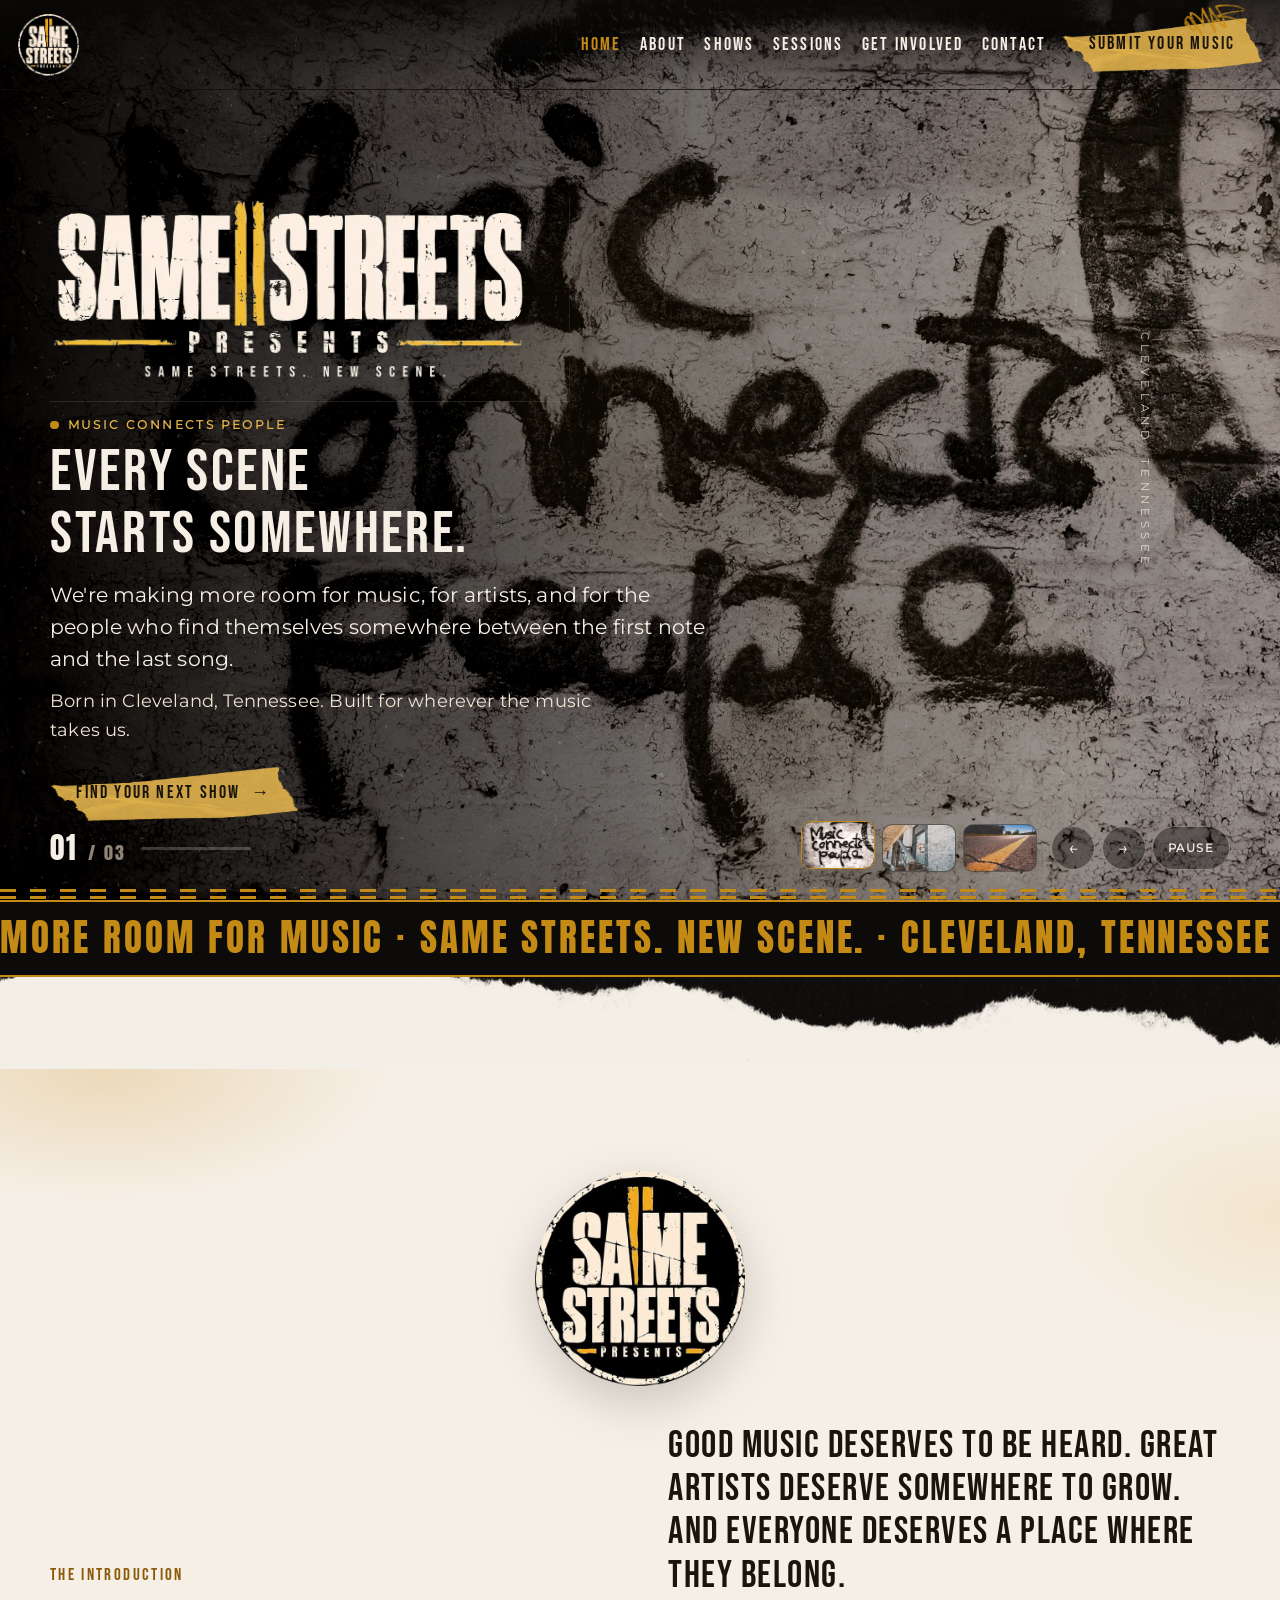
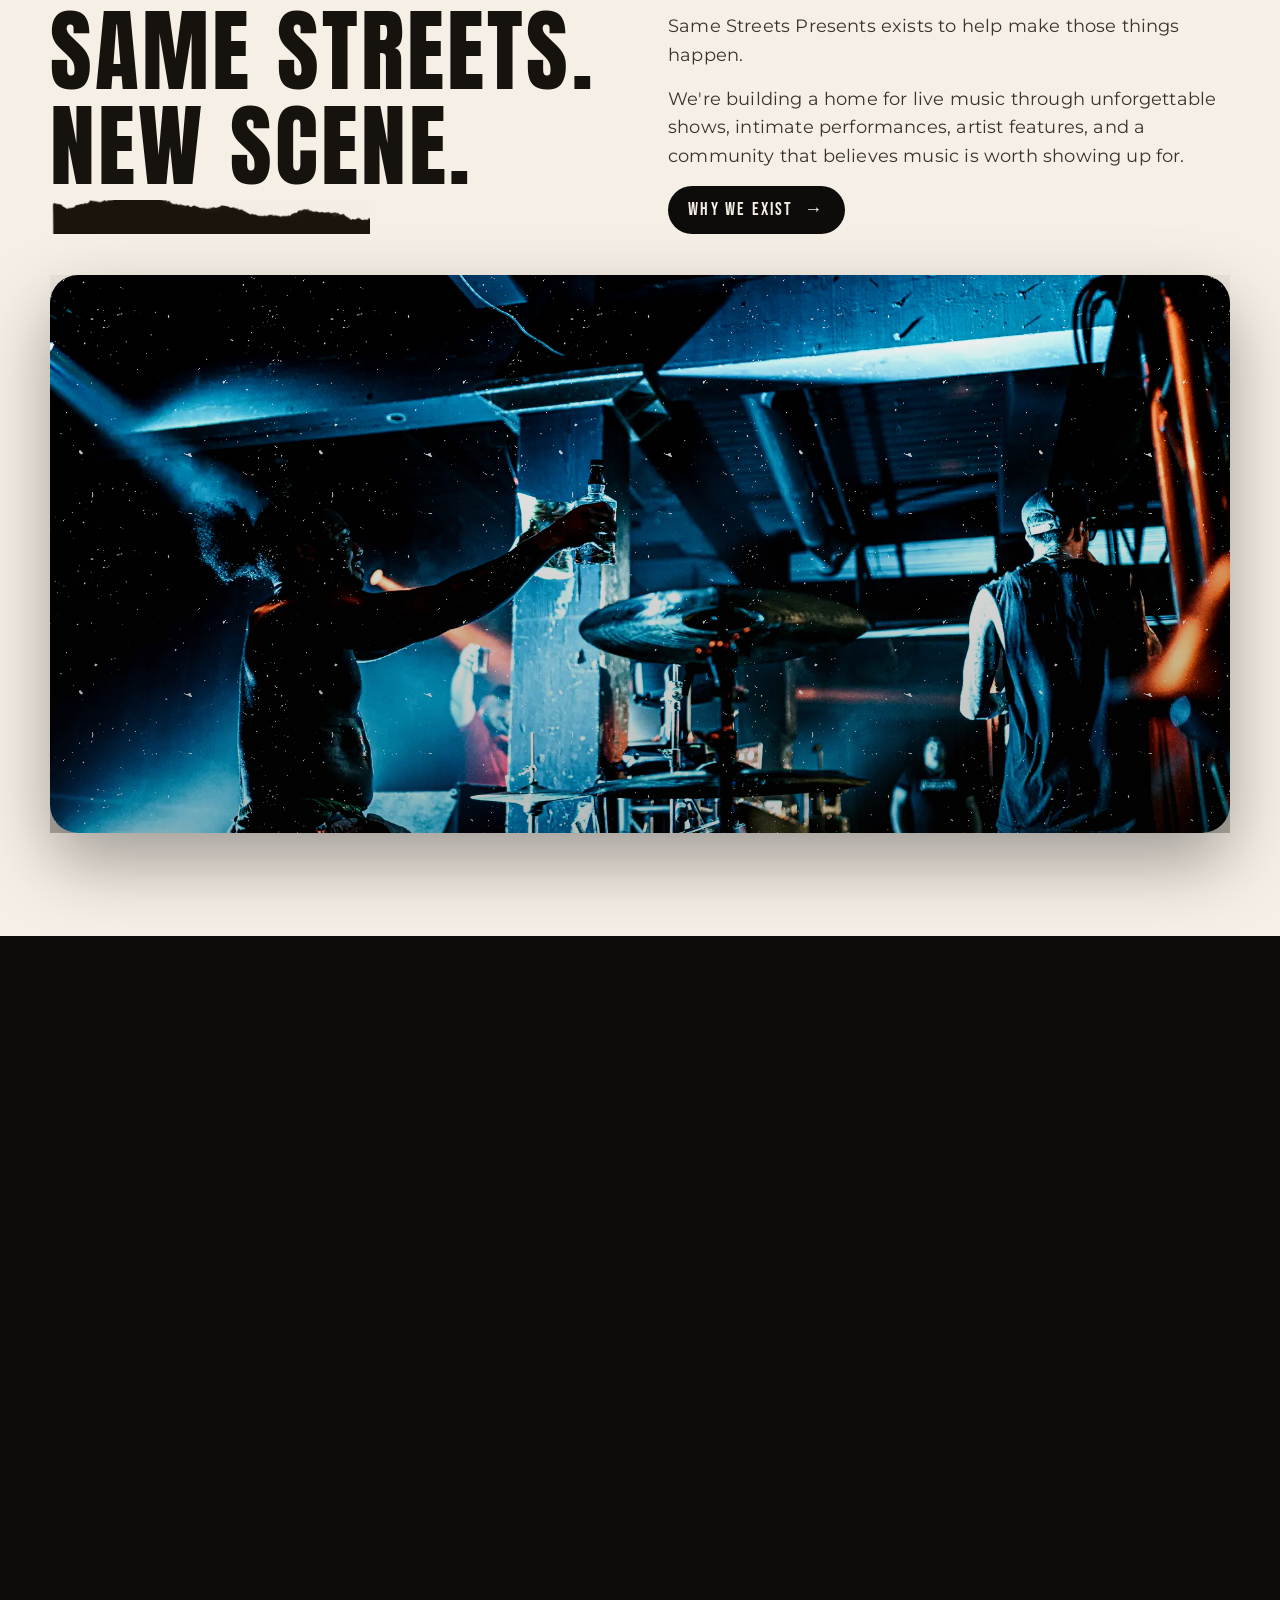
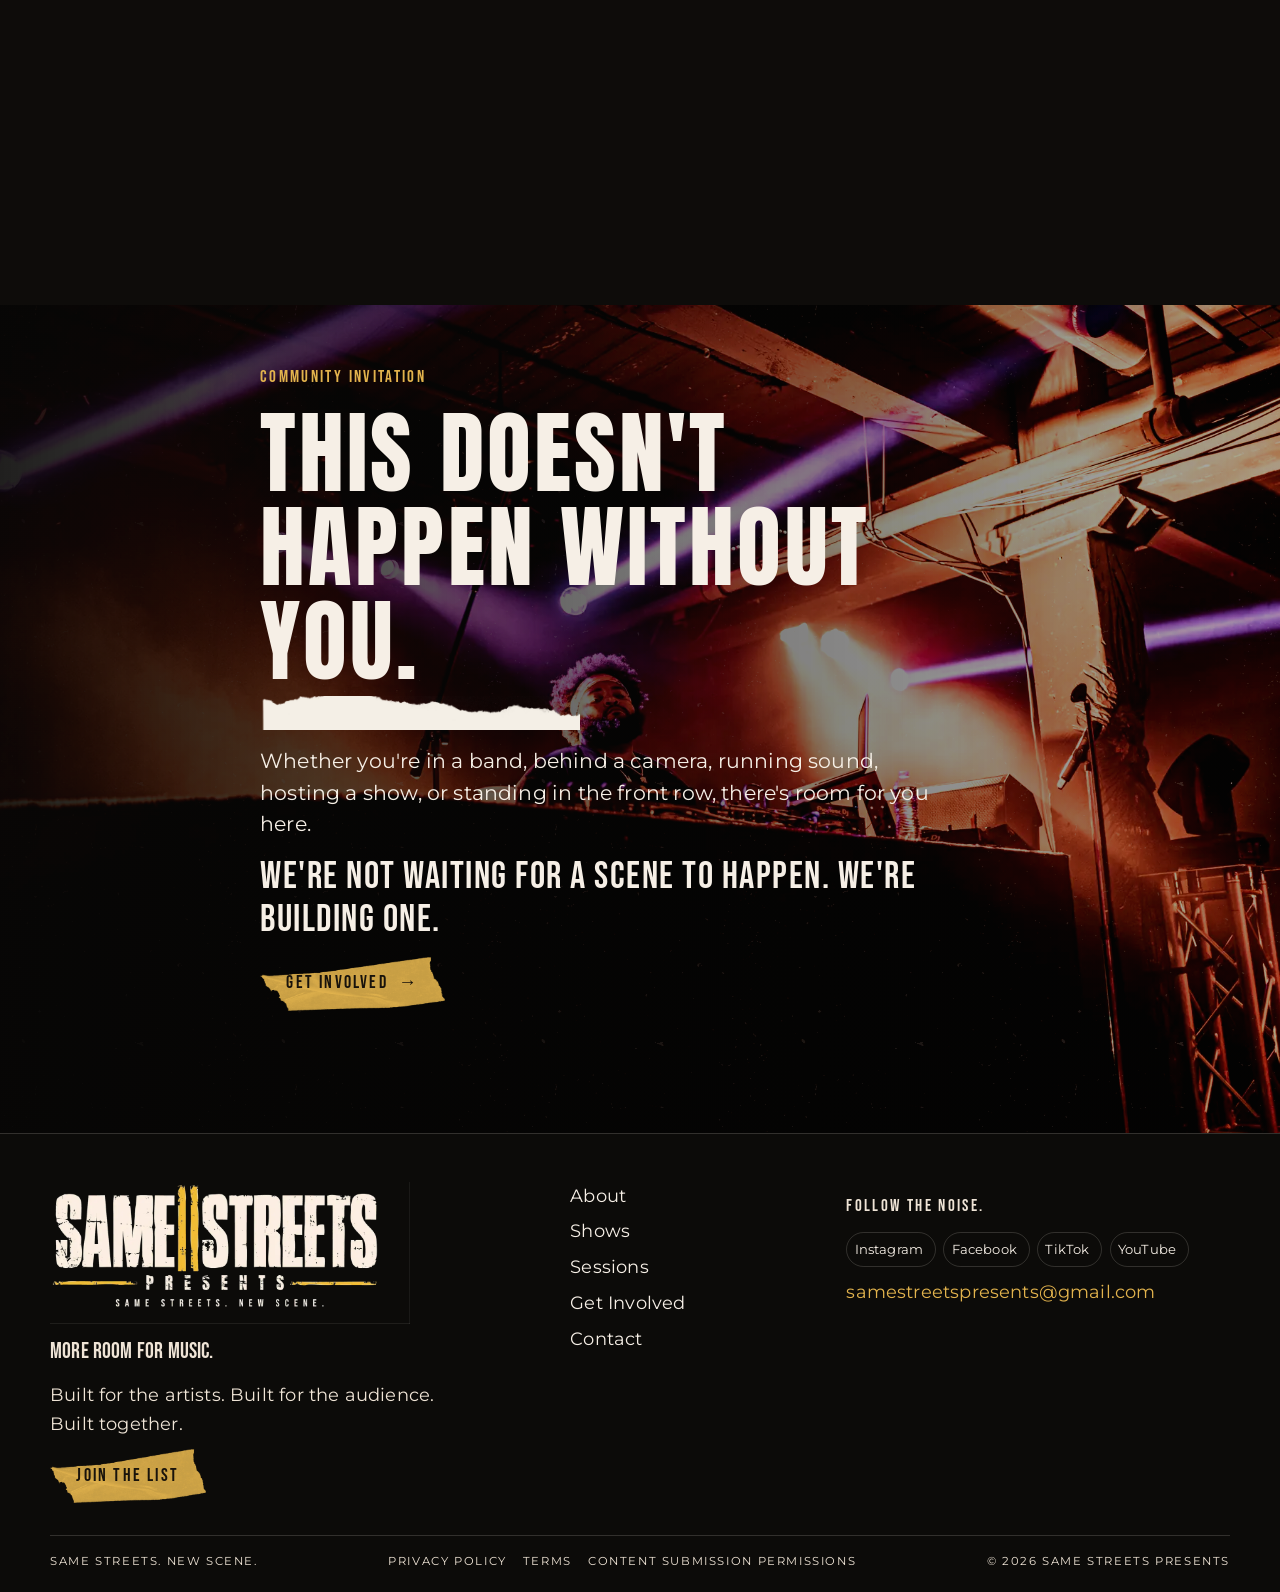
==== commit e9aca782: "Try the new marketing photos on the home hero and featured session." ====
--- a/index.html
+++ b/index.html
@@ -10,7 +10,7 @@
   <meta property="og:description" content="Every scene starts somewhere. Born in Cleveland, Tennessee. Built for wherever the music takes us.">
   <meta property="og:type" content="website">
   <link rel="icon" href="assets/brand/favicon.png" type="image/png">
-  <link rel="preload" as="image" href="assets/photos/client-crowd.webp" fetchpriority="high">
+  <link rel="preload" as="image" href="assets/photos/home-1.webp" fetchpriority="high">
   <link rel="stylesheet" href="css/styles.css">
   <script>document.documentElement.classList.add("js")</script>
 </head>
@@ -37,10 +37,9 @@
   <main id="main">
     <section class="hero" data-hero aria-roledescription="carousel" aria-label="Scene photography">
       <div class="hero-slides" aria-hidden="true">
-        <div class="hero-slide is-active" data-grade="amber" style="background-image:url('assets/photos/client-crowd.webp')"></div>
-        <div class="hero-slide" data-grade="teal" data-bg="assets/photos/client-performer.webp" style="background-image:url('assets/photos/client-performer.webp')"></div>
-        <div class="hero-slide" data-grade="ember" data-bg="assets/photos/client-room.webp" style="background-image:url('assets/photos/client-room.webp')"></div>
-        <div class="hero-slide" data-grade="magenta" data-bg="assets/photos/client-night.webp" style="background-image:url('assets/photos/client-night.webp')"></div>
+        <div class="hero-slide is-active" data-grade="amber" style="background-image:url('assets/photos/home-1.webp')"></div>
+        <div class="hero-slide" data-grade="teal" data-bg="assets/photos/home-2.webp" style="background-image:url('assets/photos/home-2.webp')"></div>
+        <div class="hero-slide" data-grade="ember" data-bg="assets/photos/home-3.webp" style="background-image:url('assets/photos/home-3.webp')"></div>
       </div>
       <div class="hero-lights" aria-hidden="true"><i></i><i></i><i></i></div>
       <p class="hero-vert">Cleveland, Tennessee</p>
@@ -57,13 +56,12 @@
       </div>
       </div>
       <div class="hero-dock wrap">
-        <p class="hero-count"><span data-slide-current>01</span> <span class="sr-only">of 4 photos</span><span aria-hidden="true">/ 04</span></p>
+        <p class="hero-count"><span data-slide-current>01</span> <span class="sr-only">of 3 photos</span><span aria-hidden="true">/ 03</span></p>
         <div class="hero-progress" aria-hidden="true"><span></span></div>
         <div class="hero-thumbs">
-          <button class="hero-thumb is-active" type="button" data-go="0" aria-label="Show the crowd" aria-current="true"><img src="assets/photos/thumbs/client-crowd.webp" alt="" width="360" height="240" decoding="async"></button>
-          <button class="hero-thumb" type="button" data-go="1" aria-label="Show the performer"><img src="assets/photos/thumbs/client-performer.webp" alt="" width="360" height="240" decoding="async"></button>
-          <button class="hero-thumb" type="button" data-go="2" aria-label="Show the color on stage"><img src="assets/photos/thumbs/client-room.webp" alt="" width="360" height="240" decoding="async"></button>
-          <button class="hero-thumb" type="button" data-go="3" aria-label="Show the night"><img src="assets/photos/thumbs/client-night.webp" alt="" width="360" height="240" decoding="async"></button>
+          <button class="hero-thumb is-active" type="button" data-go="0" aria-label="Show the wall that says music connects people" aria-current="true"><img src="assets/photos/thumbs/home-1.webp" alt="" width="360" height="240" decoding="async"></button>
+          <button class="hero-thumb" type="button" data-go="1" aria-label="Show the steps to the door"><img src="assets/photos/thumbs/home-2.webp" alt="" width="360" height="240" decoding="async"></button>
+          <button class="hero-thumb" type="button" data-go="2" aria-label="Show the yellow line on the street"><img src="assets/photos/thumbs/home-3.webp" alt="" width="360" height="240" decoding="async"></button>
         </div>
         <div class="hero-arrows">
           <button class="icon-btn" type="button" data-slide-prev aria-label="Previous photo">←</button>
@@ -185,7 +183,7 @@
     <section class="section" id="session" style="padding-top:0">
       <div class="wrap session-grid">
         <div class="player-frame" data-reveal>
-          <img data-session-image src="assets/photos/client-beam.webp" alt="A drummer playing under a pink beam of stage light." loading="lazy" decoding="async">
+          <img data-session-image src="assets/photos/featured-session.webp" alt="Close-up of mixing console faders in warm studio light." loading="lazy" decoding="async">
           <button class="play" type="button" data-open-session>Play</button>
         </div>
         <div class="stack copy" data-reveal style="--d:100ms">
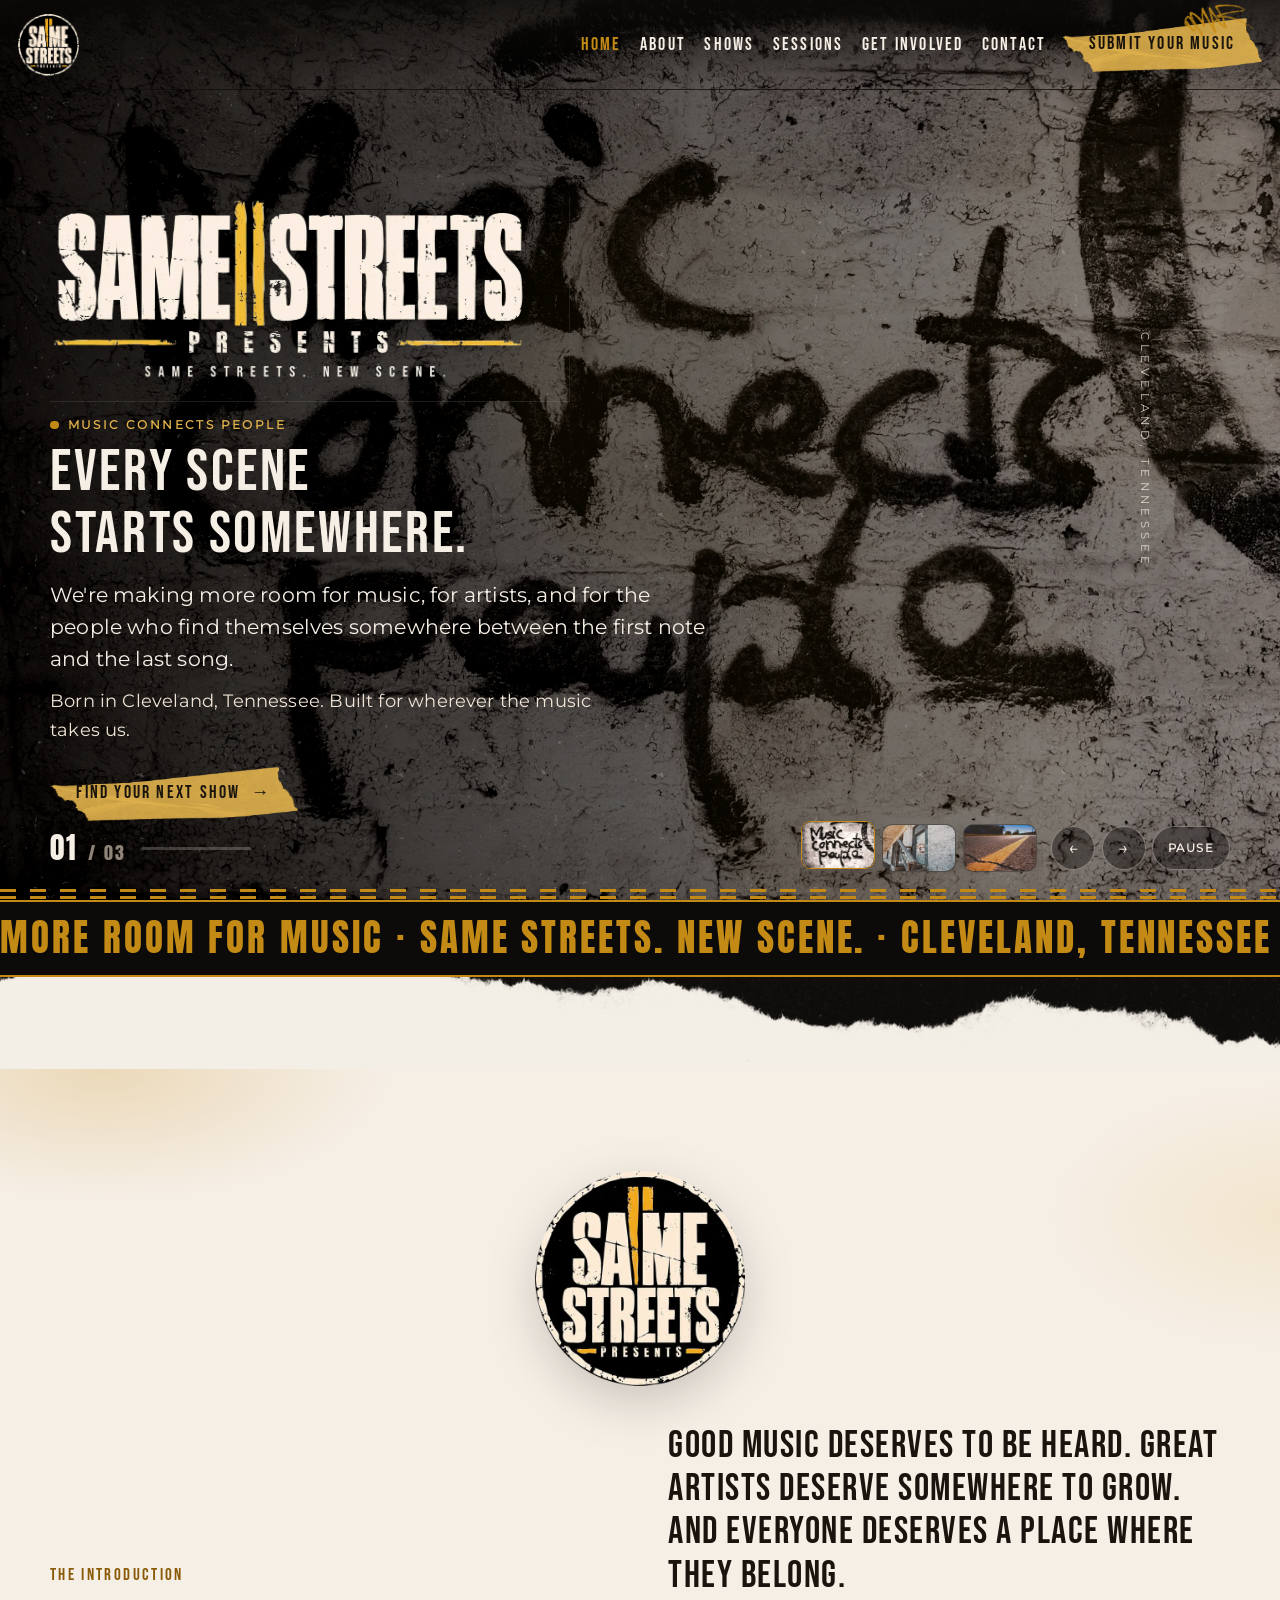
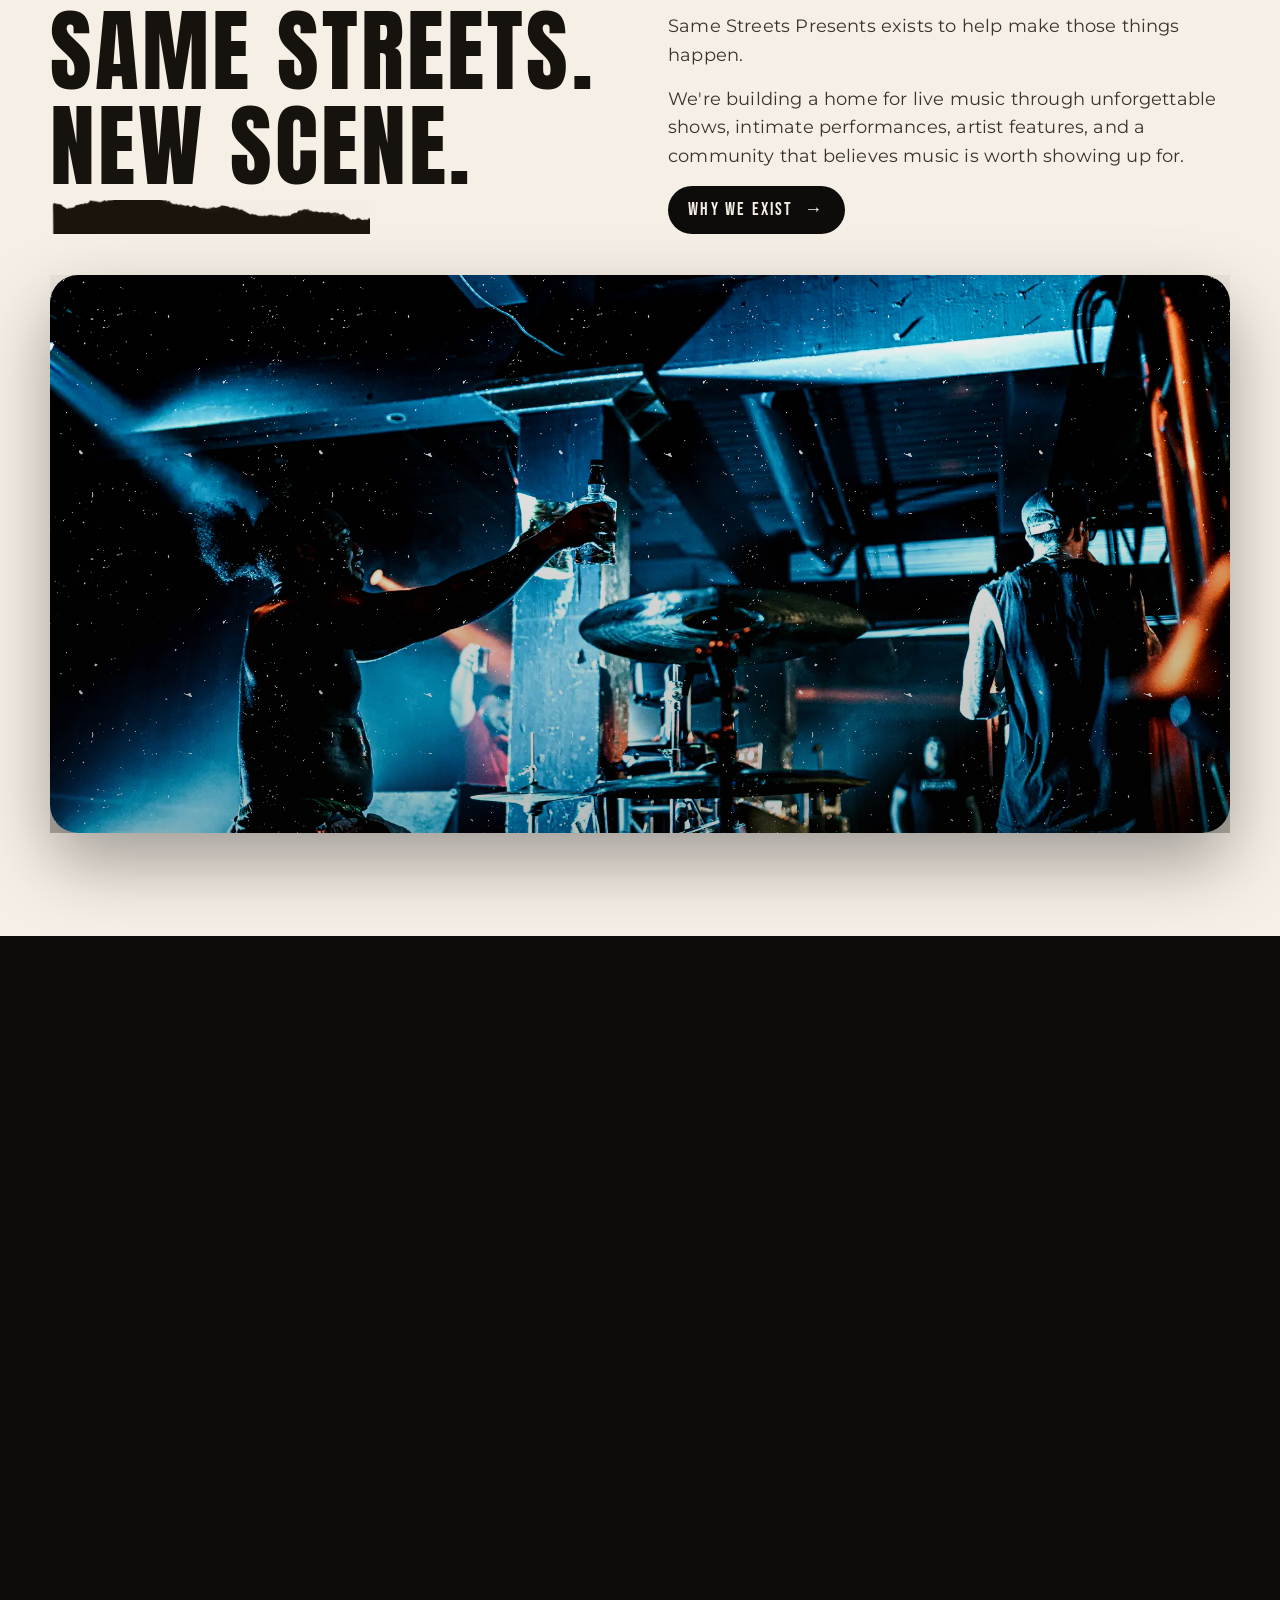
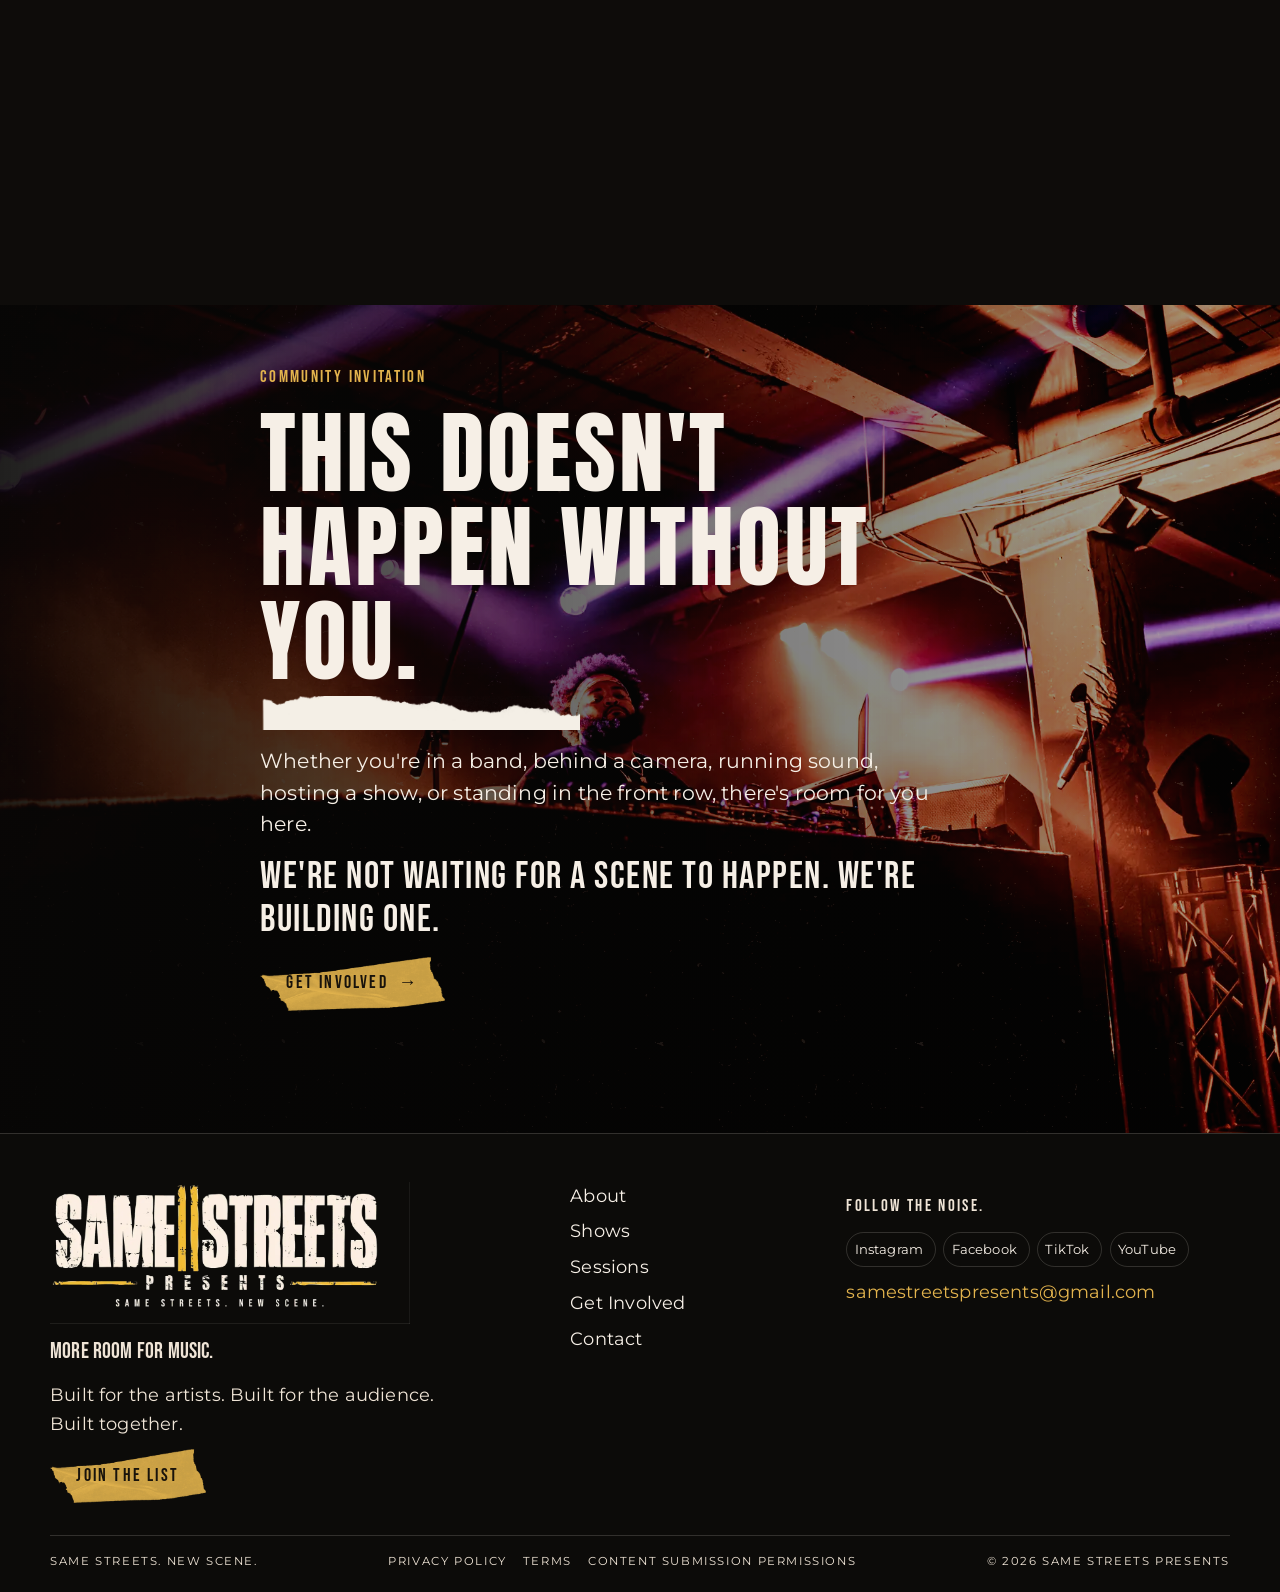
==== commit aa0746ba: "Add Vercel Web Analytics so page visits can be counted." ====
--- a/index.html
+++ b/index.html
@@ -296,6 +296,10 @@
       </div>
     </div>
   </dialog>
+  <script>
+    window.va = window.va || function () { (window.vaq = window.vaq || []).push(arguments); };
+  </script>
+  <script defer src="/_vercel/insights/script.js"></script>
   <script src="js/main.js" defer></script>
 </body>
 </html>
--- a/css/styles.css
+++ b/css/styles.css
@@ -626,7 +626,8 @@
   contain-intrinsic-size: auto 720px;
 }
 
-#artist-form {
+#artist-form,
+#spotlights {
   content-visibility: visible;
   scroll-margin-top: calc(var(--header) + 1rem);
 }
@@ -1022,8 +1023,70 @@
     linear-gradient(180deg, rgba(8, 7, 6, 0.38) 0%, rgba(8, 7, 6, 0.5) 46%, rgba(8, 7, 6, 0.82) 100%),
     var(--photo);
   background-size: auto, cover;
-  background-position: center;
-}
+  background-position: center, var(--photo-pos, center);
+}
+
+.lane-credit {
+  margin-top: auto;
+  font-family: "Bebas Neue", "Arial Narrow", sans-serif;
+  letter-spacing: 0.14em;
+  text-transform: uppercase;
+  font-size: 1.05rem;
+  color: #f6efe6;
+}
+
+.lane .lane-credit + .btn { margin-top: 0.35rem; }
+
+.spotlight {
+  display: grid;
+  grid-template-columns: 1.05fr 0.95fr;
+  gap: clamp(1.2rem, 3vw, 2.4rem);
+  align-items: center;
+}
+
+.spotlight-frame {
+  margin: 0;
+  overflow: hidden;
+  border-radius: 26px;
+  border: 1px solid var(--line);
+}
+
+.spotlight-frame img {
+  width: 100%;
+  height: auto;
+  display: block;
+  filter: none;
+}
+
+.spotlight-badge {
+  width: min(168px, 22vw);
+  height: auto;
+  flex: 0 0 auto;
+  align-self: center;
+}
+
+.page-sessions .page-hero::before { content: none; }
+
+.sessions-art {
+  position: absolute;
+  z-index: 2;
+  right: max(3vw, 1.25rem);
+  top: calc(var(--header) + 0.4rem);
+  width: min(34vw, 440px);
+  display: grid;
+  gap: 0.75rem;
+  pointer-events: none;
+}
+
+.sessions-art img {
+  width: 100%;
+  height: auto;
+  display: block;
+  border-radius: 16px;
+  filter: drop-shadow(0 16px 24px rgba(0, 0, 0, 0.4));
+}
+
+.spotlight-copy h3 { font-size: clamp(2.1rem, 4vw, 3.3rem); }
 
 .lane::before { content: none; }
 
@@ -1841,6 +1904,7 @@
   .intro-grid,
   .do-grid,
   .session-grid,
+  .spotlight,
   .contact-grid,
   .story-grid,
   .founder-stage,
@@ -1891,6 +1955,20 @@
   .page-hero,
   .invite,
   .pit { min-height: 78vh; }
+  .page-sessions .page-hero {
+    min-height: 0;
+    flex-direction: column;
+    align-items: flex-start;
+    justify-content: flex-end;
+  }
+  .sessions-art {
+    position: relative;
+    top: auto;
+    right: auto;
+    width: min(100%, 520px);
+    margin: 0.4rem 0 1.2rem;
+    padding-inline: 0.65rem;
+  }
   .about-hero h1 { font-size: clamp(2.15rem, 9.4vw, 2.85rem); }
   .about-hero-portrait { width: 100%; }
   .about-hero-portrait figcaption { right: 5.2rem; }
@@ -2068,6 +2146,16 @@
   .btn-primary { min-height: 48px; padding: 0.85rem 1.15rem 0.9rem; }
 }
 
+.hero .hero-slide::after {
+  background: linear-gradient(90deg, rgba(8, 7, 6, 0.86) 0%, rgba(8, 7, 6, 0.64) 50%, rgba(8, 7, 6, 0.44) 100%);
+}
+
+@media (max-width: 760px) {
+  .hero .hero-slide::after {
+    background: linear-gradient(180deg, rgba(8, 7, 6, 0.34) 0%, rgba(8, 7, 6, 0.58) 34%, rgba(8, 7, 6, 0.74) 100%);
+  }
+}
+
 @media (prefers-reduced-motion: reduce) {
   html { scroll-behavior: auto; }
   *,
